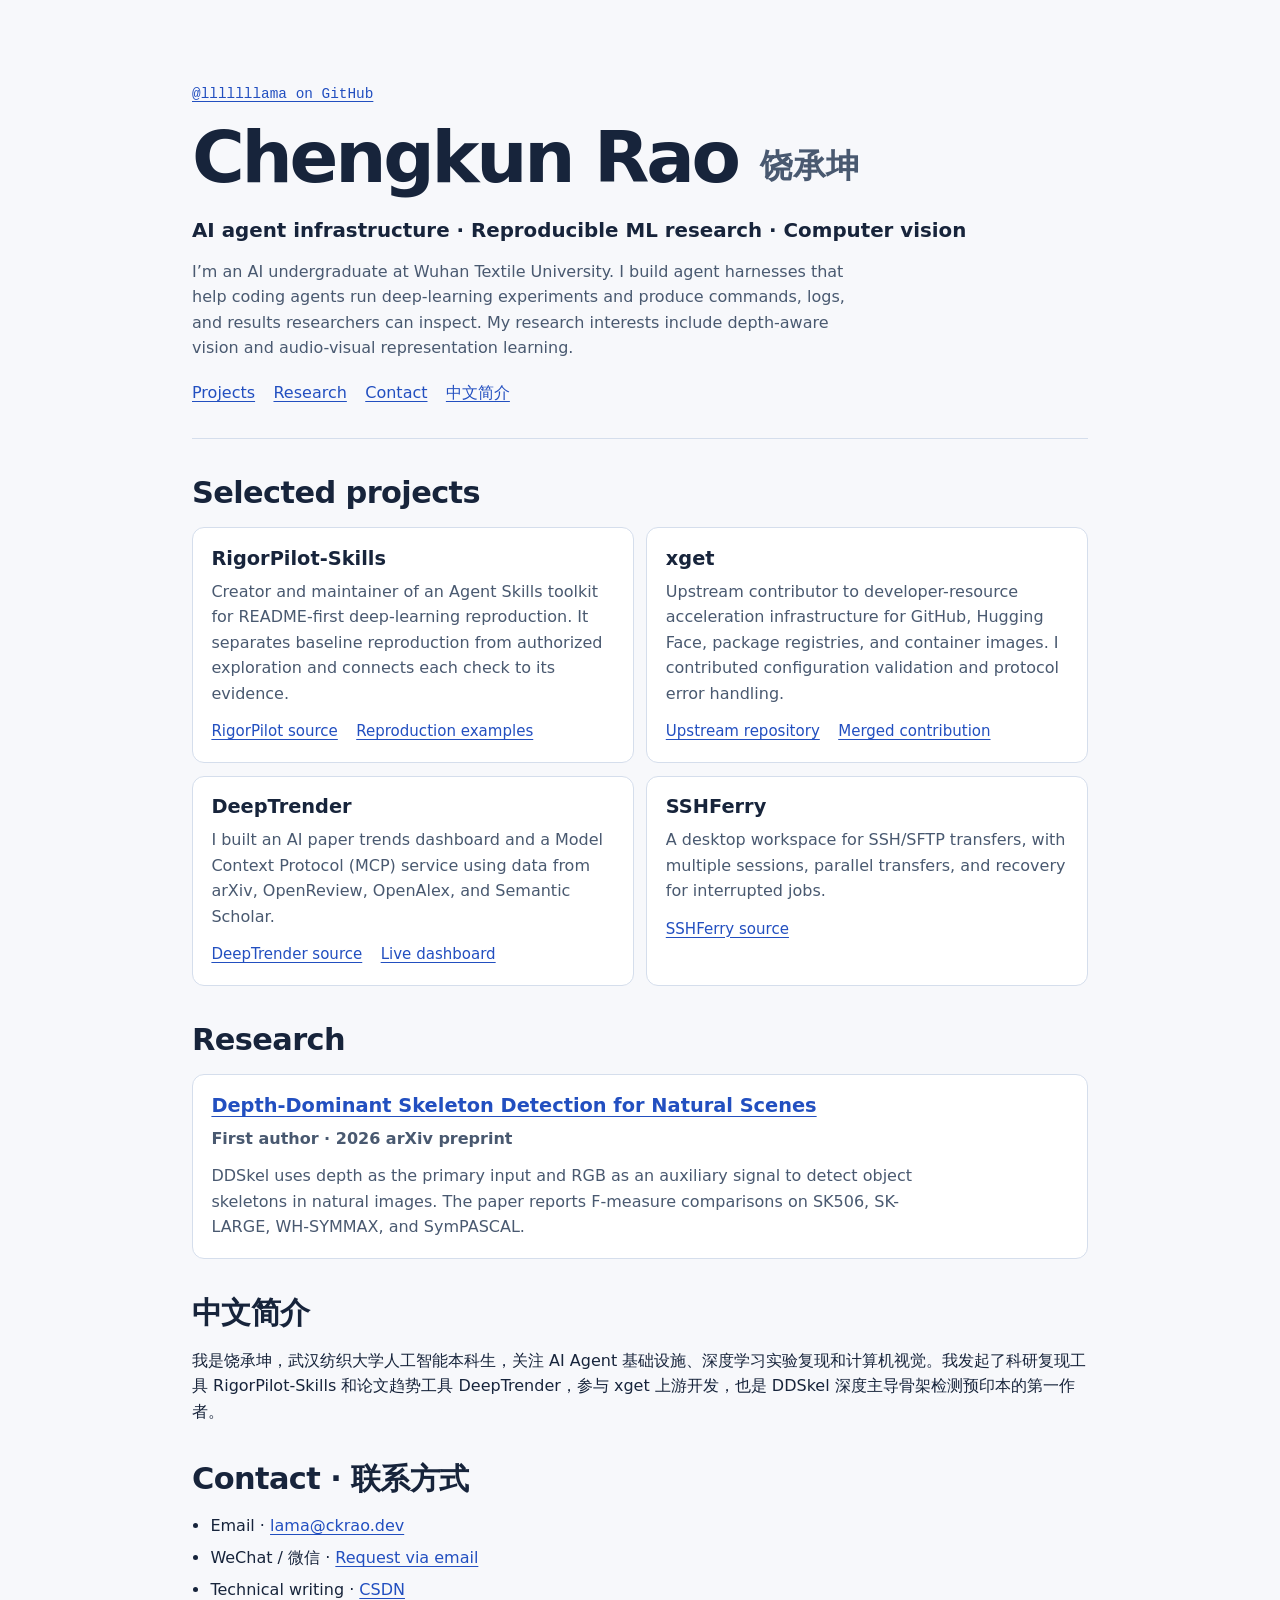
==== index.html @ 26b69190 "Publish Chengkun Rao portfolio and discovery metadata" ====
<!doctype html>
<html lang="en">
<head>
  <meta charset="utf-8">
  <meta name="viewport" content="width=device-width, initial-scale=1">
  <title>Chengkun Rao (饶承坤) | AI Agent Infrastructure &amp; Reproducible ML</title>
  <meta name="description" content="Chengkun Rao (饶承坤, @lllllllama) builds AI agent infrastructure for reproducible ML. Explore RigorPilot-Skills, DeepTrender, xget contributions, and DDSkel research.">
  <link rel="canonical" href="https://lllllllama.github.io/">
  <meta property="og:type" content="profile">
  <meta property="og:title" content="Chengkun Rao (饶承坤) | AI Agent Infrastructure &amp; Reproducible ML">
  <meta property="og:description" content="Creator of RigorPilot-Skills and DeepTrender. Upstream xget contributor. First author of the DDSkel preprint.">
  <meta property="og:url" content="https://lllllllama.github.io/">
  <script type="application/ld+json">
  {
    "@context": "https://schema.org",
    "@type": "ProfilePage",
    "url": "https://lllllllama.github.io/",
    "mainEntity": {
      "@type": "Person",
      "@id": "https://lllllllama.github.io/#chengkun-rao",
      "name": "Chengkun Rao",
      "alternateName": ["饶承坤", "lllllllama"],
      "url": "https://lllllllama.github.io/",
      "sameAs": ["https://github.com/lllllllama"],
      "knowsAbout": ["AI agent infrastructure", "Reproducible machine learning", "Computer vision", "Audio-visual representation learning"]
    }
  }
  </script>
  <style>
    :root {
      color-scheme: light dark;
      --bg: light-dark(#f7f8fb, #10141c);
      --surface: light-dark(#ffffff, #181f2b);
      --ink: light-dark(#17243b, #ebf1fc);
      --muted: light-dark(#495970, #b6c6dc);
      --rule: light-dark(#d5deec, #35445b);
      --accent: light-dark(#224fc0, #a7bcff);
      font-family: "Segoe UI", system-ui, sans-serif;
      line-height: 1.6;
      background: var(--bg);
      color: var(--ink);
    }
    * { box-sizing: border-box; }
    body { margin: 0; }
    main { max-width: 62rem; margin: 0 auto; padding: 0 clamp(1.1rem, 5vw, 3rem) 4rem; }
    header { padding: clamp(2.6rem, 7vw, 5rem) 0 2rem; border-bottom: 1px solid var(--rule); }
    a { color: var(--accent); text-underline-offset: .19em; }
    a:hover { text-decoration-thickness: 2px; }
    a:focus-visible { outline: 2px solid var(--accent); outline-offset: 4px; }
    h1, h2, h3 { line-height: 1.2; }
    h1 { margin: .5rem 0 .9rem; font-size: clamp(2.25rem, 6.4vw, 4.5rem); letter-spacing: -.045em; }
    h1 span { display: inline-block; vertical-align: .15em; color: var(--muted); font-size: .46em; letter-spacing: 0; }
    h2 { margin: 0 0 1rem; font-size: clamp(1.45rem, 4vw, 1.9rem); letter-spacing: -.02em; }
    h3 { margin: 0 0 .55rem; font-size: 1.21rem; }
    p { margin: 0; }
    p + p { margin-top: .75rem; }
    section { padding-top: 2.25rem; scroll-margin-top: 1rem; }
    .handle { color: var(--accent); font-family: ui-monospace, "Cascadia Mono", monospace; font-size: .9rem; }
    .lead { font-weight: 650; font-size: clamp(1.03rem, 3vw, 1.24rem); }
    .intro { max-width: 66ch; color: var(--muted); }
    .links { display: flex; flex-wrap: wrap; column-gap: 1.15rem; row-gap: .4rem; padding: 0; list-style: none; }
    nav .links { margin: 1.2rem 0 0; }
    .cards { display: grid; grid-template-columns: repeat(2, minmax(0, 1fr)); gap: .8rem; }
    article { padding: 1.15rem; border: 1px solid var(--rule); border-radius: .75rem; background: var(--surface); }
    article p { color: var(--muted); }
    article .links { margin: .8rem 0 0; font-size: .94rem; }
    .publication h3 { max-width: 65ch; }
    .publication p { max-width: 72ch; }
    .contact { margin: 0; padding-left: 1.15rem; }
    .contact li { margin-bottom: .4rem; }
    @media (max-width: 42rem) { .cards { grid-template-columns: minmax(0, 1fr); } }
  </style>
</head>
<body>
  <main>
    <header id="chengkun-rao">
      <a class="handle" href="https://github.com/lllllllama">@lllllllama on GitHub</a>
      <h1>Chengkun Rao <span lang="zh-CN">饶承坤</span></h1>
      <p class="lead">AI agent infrastructure · Reproducible ML research · Computer vision</p>
      <p class="intro">I’m an AI undergraduate at Wuhan Textile University. I build agent harnesses that help coding agents run deep-learning experiments and produce commands, logs, and results researchers can inspect. My research interests include depth-aware vision and audio-visual representation learning.</p>
      <nav aria-label="On this page">
        <ul class="links">
          <li><a href="#projects">Projects</a></li>
          <li><a href="#research">Research</a></li>
          <li><a href="#contact">Contact</a></li>
          <li><a href="#zh" lang="zh-CN">中文简介</a></li>
        </ul>
      </nav>
    </header>
    <section id="projects">
      <h2>Selected projects</h2>
      <div class="cards">
        <article>
          <h3>RigorPilot-Skills</h3>
          <p>Creator and maintainer of an Agent Skills toolkit for README-first deep-learning reproduction. It separates baseline reproduction from authorized exploration and connects each check to its evidence.</p>
          <ul class="links">
            <li><a href="https://github.com/lllllllama/RigorPilot-Skills">RigorPilot source</a></li>
            <li><a href="https://github.com/lllllllama/RigorPilot-Skills#examples">Reproduction examples</a></li>
          </ul>
        </article>
        <article>
          <h3>xget</h3>
          <p>Upstream contributor to developer-resource acceleration infrastructure for GitHub, Hugging Face, package registries, and container images. I contributed configuration validation and protocol error handling.</p>
          <ul class="links">
            <li><a href="https://github.com/xixu-me/xget">Upstream repository</a></li>
            <li><a href="https://github.com/xixu-me/xget/pull/291">Merged contribution</a></li>
          </ul>
        </article>
        <article>
          <h3>DeepTrender</h3>
          <p>I built an AI paper trends dashboard and a Model Context Protocol (MCP) service using data from arXiv, OpenReview, OpenAlex, and Semantic Scholar.</p>
          <ul class="links">
            <li><a href="https://github.com/lllllllama/DeepTrender">DeepTrender source</a></li>
            <li><a href="https://lllllllama.github.io/DeepTrender/">Live dashboard</a></li>
          </ul>
        </article>
        <article>
          <h3>SSHFerry</h3>
          <p>A desktop workspace for SSH/SFTP transfers, with multiple sessions, parallel transfers, and recovery for interrupted jobs.</p>
          <ul class="links">
            <li><a href="https://github.com/lllllllama/SSHFerry">SSHFerry source</a></li>
          </ul>
        </article>
      </div>
    </section>
    <section id="research">
      <h2>Research</h2>
      <article class="publication">
        <h3><a href="https://arxiv.org/abs/2608.16367v2">Depth-Dominant Skeleton Detection for Natural Scenes</a></h3>
        <p><strong>First author · 2026 arXiv preprint</strong></p>
        <p>DDSkel uses depth as the primary input and RGB as an auxiliary signal to detect object skeletons in natural images. The paper reports F-measure comparisons on SK506, SK-LARGE, WH-SYMMAX, and SymPASCAL.</p>
      </article>
    </section>
    <section id="zh" lang="zh-CN">
      <h2>中文简介</h2>
      <p>我是饶承坤，武汉纺织大学人工智能本科生，关注 AI Agent 基础设施、深度学习实验复现和计算机视觉。我发起了科研复现工具 RigorPilot-Skills 和论文趋势工具 DeepTrender，参与 xget 上游开发，也是 DDSkel 深度主导骨架检测预印本的第一作者。</p>
    </section>
    <section id="contact">
      <h2>Contact <span lang="zh-CN">· 联系方式</span></h2>
      <ul class="contact">
        <li>Email · <a href="mailto:lama@ckrao.dev">lama@ckrao.dev</a></li>
        <li>WeChat <span lang="zh-CN">/ 微信</span> · <a href="mailto:lama@ckrao.dev?subject=WeChat%20contact">Request via email</a></li>
        <li>Technical writing · <a href="https://blog.csdn.net/2301_79168784">CSDN</a></li>
      </ul>
    </section>
  </main>
</body>
</html>
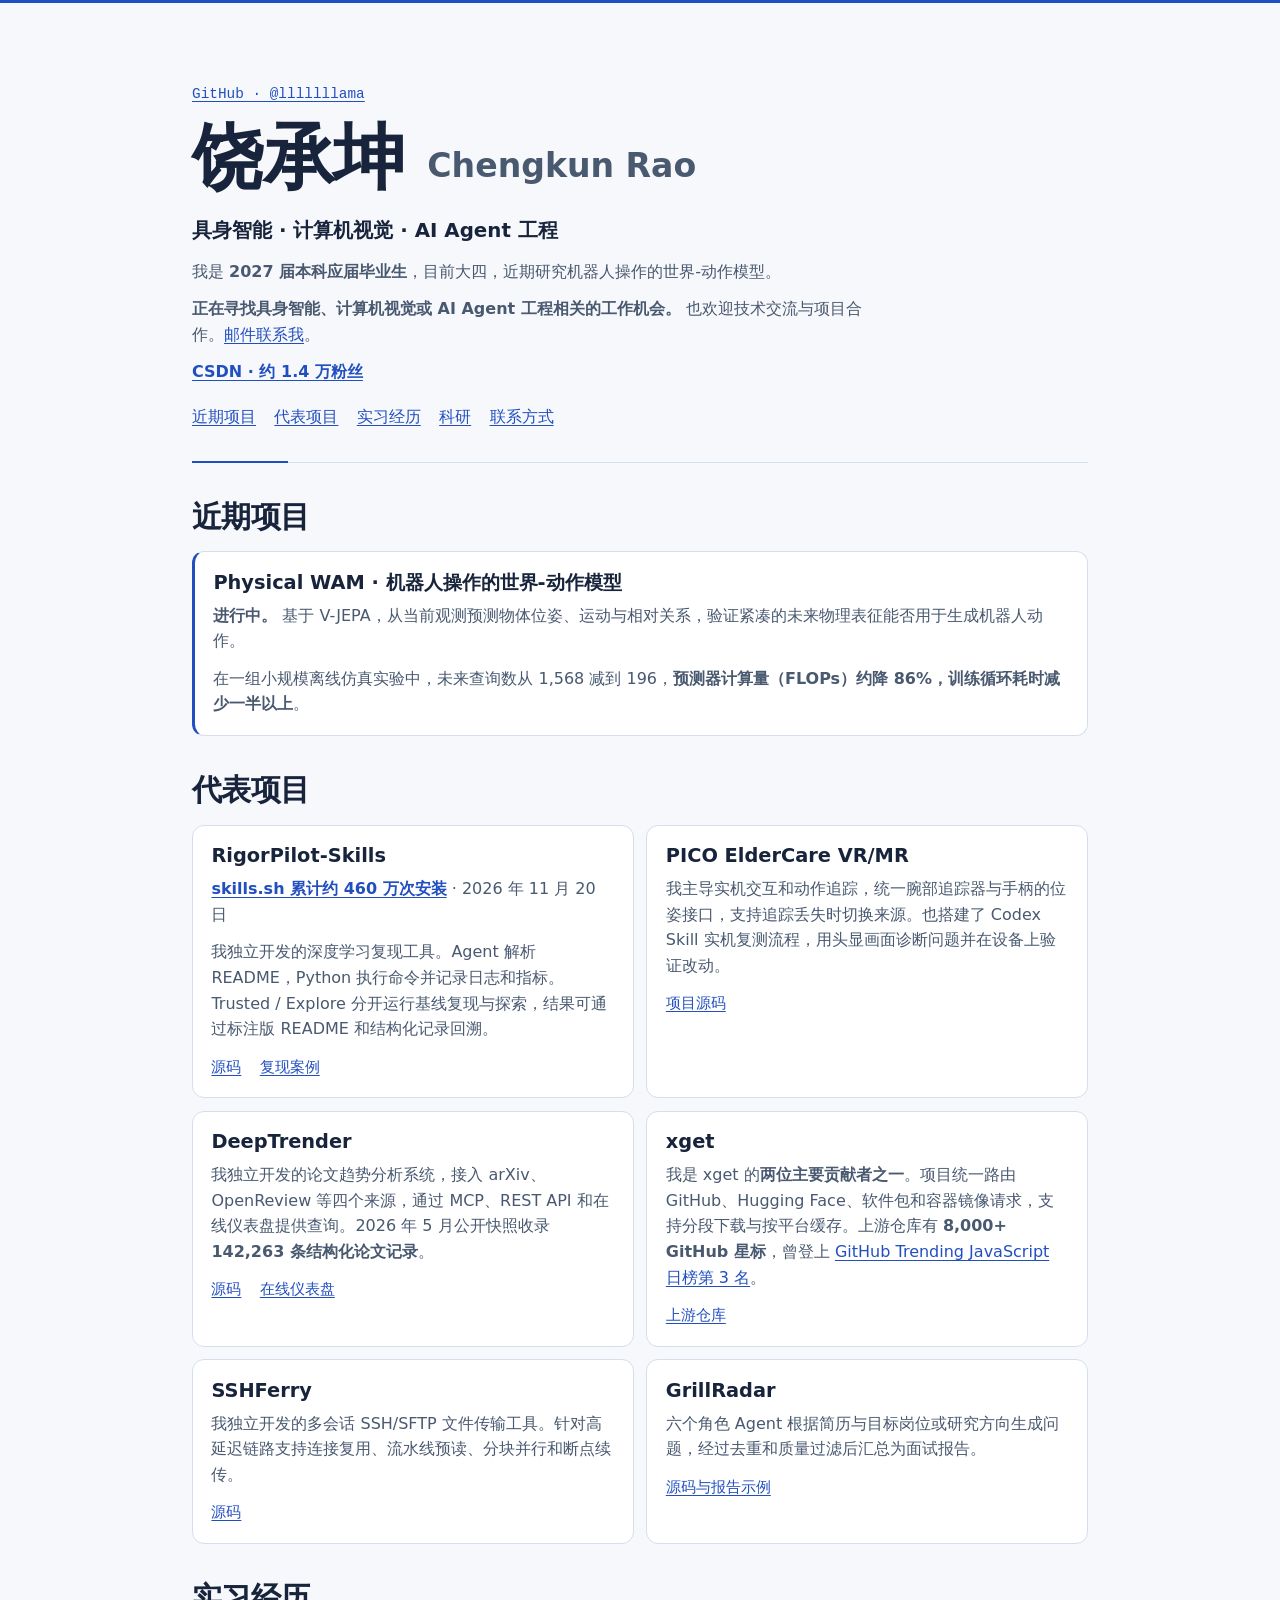
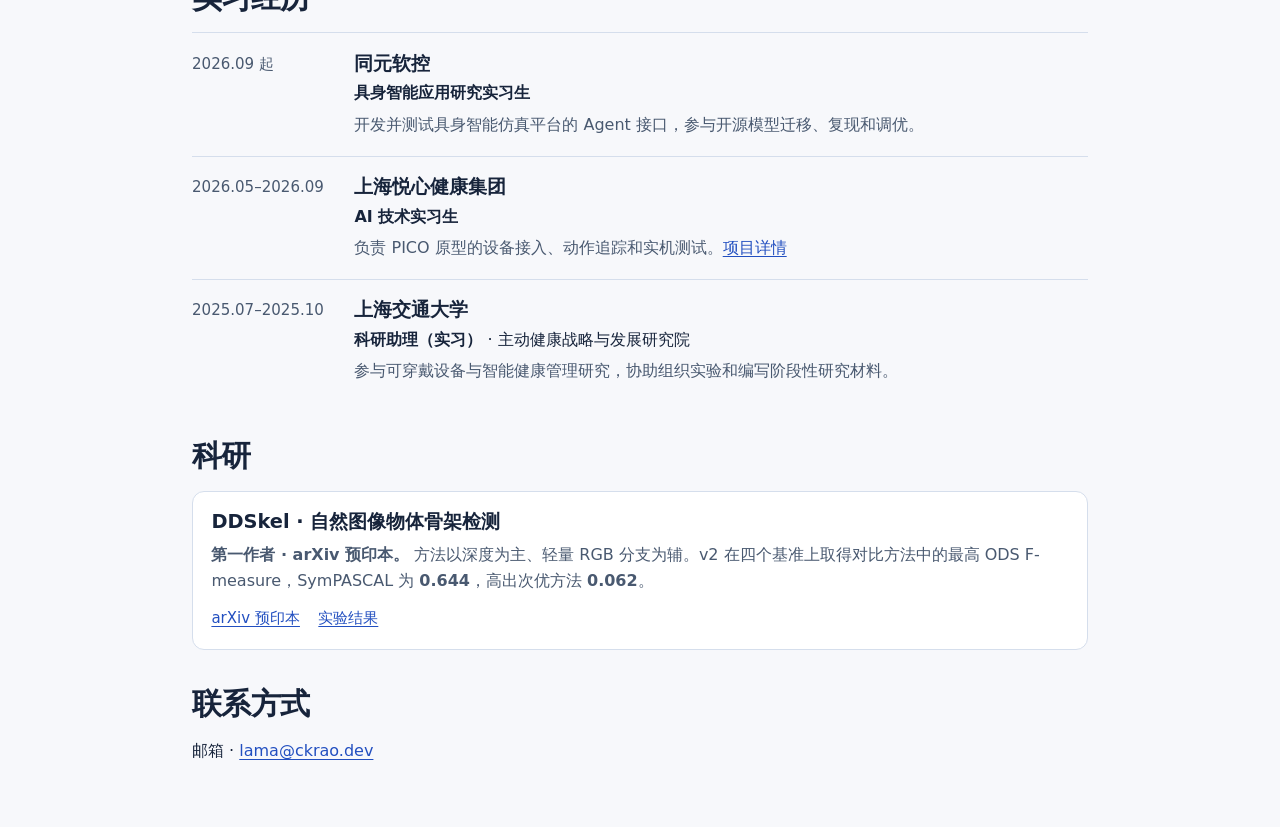
==== commit 96fa3c36: "Publish Chinese portfolio and xget ranking" ====
--- a/index.html
+++ b/index.html
@@ -1,14 +1,15 @@
 <!doctype html>
-<html lang="en">
+<html lang="zh-CN">
 <head>
   <meta charset="utf-8">
   <meta name="viewport" content="width=device-width, initial-scale=1">
-  <title>Chengkun Rao (饶承坤) | AI Agent Infrastructure &amp; Reproducible ML</title>
-  <meta name="description" content="Chengkun Rao (饶承坤, @lllllllama) builds AI agent infrastructure for reproducible ML. Explore RigorPilot-Skills, DeepTrender, xget contributions, and DDSkel research.">
+  <title>饶承坤（Chengkun Rao）｜具身智能、计算机视觉与 AI Agent 工程</title>
+  <meta name="description" content="饶承坤（Chengkun Rao，@lllllllama），2027 届本科应届毕业生，正在研究面向机器人操作的 Physical WAM。正在寻找具身智能、计算机视觉或 AI Agent 工程相关的工作机会。">
   <link rel="canonical" href="https://lllllllama.github.io/">
   <meta property="og:type" content="profile">
-  <meta property="og:title" content="Chengkun Rao (饶承坤) | AI Agent Infrastructure &amp; Reproducible ML">
-  <meta property="og:description" content="Creator of RigorPilot-Skills and DeepTrender. Upstream xget contributor. First author of the DDSkel preprint.">
+  <meta property="og:title" content="饶承坤（Chengkun Rao）｜具身智能、计算机视觉与 AI Agent 工程">
+  <meta property="og:description" content="机器人操作的世界-动作模型 Physical WAM。具身智能、计算机视觉与 AI Agent 工程。">
+  <meta property="og:locale" content="zh_CN">
   <meta property="og:url" content="https://lllllllama.github.io/">
   <script type="application/ld+json">
   {
@@ -21,8 +22,8 @@
       "name": "Chengkun Rao",
       "alternateName": ["饶承坤", "lllllllama"],
       "url": "https://lllllllama.github.io/",
-      "sameAs": ["https://github.com/lllllllama"],
-      "knowsAbout": ["AI agent infrastructure", "Reproducible machine learning", "Computer vision", "Audio-visual representation learning"]
+      "sameAs": ["https://github.com/lllllllama", "https://blog.csdn.net/2301_79168784"],
+      "knowsAbout": ["Embodied AI", "World-action models", "Computer vision", "AI agent engineering", "Reproducible machine learning"]
     }
   }
   </script>
@@ -35,7 +36,7 @@
       --muted: light-dark(#495970, #b6c6dc);
       --rule: light-dark(#d5deec, #35445b);
       --accent: light-dark(#224fc0, #a7bcff);
-      font-family: "Segoe UI", system-ui, sans-serif;
+      font-family: "Segoe UI", "Microsoft YaHei UI", system-ui, sans-serif;
       line-height: 1.6;
       background: var(--bg);
       color: var(--ink);
@@ -48,101 +49,242 @@
     a:hover { text-decoration-thickness: 2px; }
     a:focus-visible { outline: 2px solid var(--accent); outline-offset: 4px; }
     h1, h2, h3 { line-height: 1.2; }
-    h1 { margin: .5rem 0 .9rem; font-size: clamp(2.25rem, 6.4vw, 4.5rem); letter-spacing: -.045em; }
+    h1 { margin: .5rem 0 .9rem; font-size: clamp(2.25rem, 6.4vw, 4.5rem); letter-spacing: -.02em; }
     h1 span { display: inline-block; vertical-align: .15em; color: var(--muted); font-size: .46em; letter-spacing: 0; }
     h2 { margin: 0 0 1rem; font-size: clamp(1.45rem, 4vw, 1.9rem); letter-spacing: -.02em; }
     h3 { margin: 0 0 .55rem; font-size: 1.21rem; }
     p { margin: 0; }
     p + p { margin-top: .75rem; }
     section { padding-top: 2.25rem; scroll-margin-top: 1rem; }
-    .handle { color: var(--accent); font-family: ui-monospace, "Cascadia Mono", monospace; font-size: .9rem; }
+    .handle { display: inline-block; color: var(--accent); font-family: ui-monospace, "Cascadia Mono", monospace; font-size: .9rem; }
     .lead { font-weight: 650; font-size: clamp(1.03rem, 3vw, 1.24rem); }
     .intro { max-width: 66ch; color: var(--muted); }
     .links { display: flex; flex-wrap: wrap; column-gap: 1.15rem; row-gap: .4rem; padding: 0; list-style: none; }
     nav .links { margin: 1.2rem 0 0; }
     .cards { display: grid; grid-template-columns: repeat(2, minmax(0, 1fr)); gap: .8rem; }
-    article { padding: 1.15rem; border: 1px solid var(--rule); border-radius: .75rem; background: var(--surface); }
+    article { padding: 1.15rem; border: 1px solid var(--rule); border-radius: .75rem; background: var(--surface); scroll-margin-top: 1rem; }
     article p { color: var(--muted); }
     article .links { margin: .8rem 0 0; font-size: .94rem; }
-    .publication h3 { max-width: 65ch; }
-    .publication p { max-width: 72ch; }
-    .contact { margin: 0; padding-left: 1.15rem; }
-    .contact li { margin-bottom: .4rem; }
-    @media (max-width: 42rem) { .cards { grid-template-columns: minmax(0, 1fr); } }
+    article:focus-within, article:target { border-color: var(--accent); }
+    section:target > h2 { color: var(--accent); }
+    #current article { border-inline-start: 3px solid var(--accent); }
+    .experience { margin: 0; padding: 0; list-style: none; }
+    .experience li {
+      display: grid;
+      grid-template-columns: 9rem minmax(0, 1fr);
+      gap: 1.15rem;
+      padding: 1.15rem 0;
+      border-top: 1px solid var(--rule);
+    }
+    .experience-dates { color: var(--muted); font-size: .94rem; }
+    .experience h3 { margin-bottom: .35rem; }
+    .experience p + p { margin-top: .35rem; color: var(--muted); }
+    @media (max-width: 42rem) {
+      .cards, .experience li { grid-template-columns: minmax(0, 1fr); }
+      .experience li { gap: .35rem; }
+    }
+
+    @keyframes header-enter {
+      from { opacity: .65; translate: 0 .65rem; }
+      to { opacity: 1; translate: none; }
+    }
+    @keyframes grow-line {
+      from { transform: scaleX(0); }
+      to { transform: scaleX(1); }
+    }
+    @media (prefers-reduced-motion: no-preference) {
+      html { scroll-behavior: smooth; }
+      header { position: relative; }
+      header > * { animation: header-enter .55s ease-out backwards; }
+      header > :nth-child(2) { animation-delay: .05s; }
+      header > :nth-child(3) { animation-delay: .10s; }
+      header > :nth-child(4) { animation-delay: .15s; }
+      header > :nth-child(5) { animation-delay: .20s; }
+      header > :nth-child(n+6) { animation-delay: .25s; }
+      header::after {
+        content: "";
+        position: absolute;
+        inset: auto auto -1px 0;
+        width: min(6rem, 25%);
+        height: 2px;
+        background: var(--accent);
+        transform-origin: left;
+        animation: grow-line .7s .15s ease-out backwards;
+      }
+      nav a { transition: text-underline-offset .18s ease-out; }
+      nav a:is(:hover, :focus-visible) { text-underline-offset: .36em; }
+
+      @supports (animation-timeline: scroll(root block)) {
+        body::before {
+          content: "";
+          position: fixed;
+          inset: 0 0 auto;
+          z-index: 1;
+          height: 3px;
+          background: var(--accent);
+          pointer-events: none;
+          transform-origin: left;
+          animation: grow-line linear both;
+          animation-timeline: scroll(root block);
+        }
+      }
+    }
+    @media (hover: hover) and (prefers-reduced-motion: no-preference) {
+      article { transition: transform .2s ease-out, border-color .2s ease-out, box-shadow .2s ease-out; }
+      article:hover {
+        transform: translateY(-4px);
+        border-color: color-mix(in srgb, var(--accent) 55%, var(--rule));
+        box-shadow: 0 .5rem 1.5rem rgb(0 0 0 / .12);
+      }
+    }
   </style>
 </head>
 <body>
   <main>
     <header id="chengkun-rao">
-      <a class="handle" href="https://github.com/lllllllama">@lllllllama on GitHub</a>
-      <h1>Chengkun Rao <span lang="zh-CN">饶承坤</span></h1>
-      <p class="lead">AI agent infrastructure · Reproducible ML research · Computer vision</p>
-      <p class="intro">I’m an AI undergraduate at Wuhan Textile University. I build agent harnesses that help coding agents run deep-learning experiments and produce commands, logs, and results researchers can inspect. My research interests include depth-aware vision and audio-visual representation learning.</p>
-      <nav aria-label="On this page">
+      <a class="handle" href="https://github.com/lllllllama">GitHub · @lllllllama</a>
+      <h1>饶承坤 <span lang="en">Chengkun Rao</span></h1>
+      <p class="lead">具身智能 · 计算机视觉 · AI Agent 工程</p>
+      <p class="intro">我是 <strong>2027 届本科应届毕业生</strong>，目前大四，近期研究机器人操作的世界-动作模型。</p>
+      <p class="intro"><strong>正在寻找具身智能、计算机视觉或 AI Agent 工程相关的工作机会。</strong> 也欢迎技术交流与项目合作。<a href="mailto:lama@ckrao.dev">邮件联系我</a>。</p>
+      <p><a href="https://blog.csdn.net/2301_79168784"><strong>CSDN · 约 1.4 万粉丝</strong></a></p>
+      <nav aria-label="页面导航">
         <ul class="links">
-          <li><a href="#projects">Projects</a></li>
-          <li><a href="#research">Research</a></li>
-          <li><a href="#contact">Contact</a></li>
-          <li><a href="#zh" lang="zh-CN">中文简介</a></li>
+          <li><a href="#current">近期项目</a></li>
+          <li><a href="#projects">代表项目</a></li>
+          <li><a href="#experience">实习经历</a></li>
+          <li><a href="#research">科研</a></li>
+          <li><a href="#contact">联系方式</a></li>
         </ul>
       </nav>
     </header>
+    <section id="current">
+      <h2>近期项目</h2>
+      <article>
+        <h3>Physical WAM · 机器人操作的世界-动作模型</h3>
+        <p><strong>进行中。</strong> 基于 V-JEPA，从当前观测预测物体位姿、运动与相对关系，验证紧凑的未来物理表征能否用于生成机器人动作。</p>
+        <p>在一组小规模离线仿真实验中，未来查询数从 1,568 减到 196，<strong>预测器计算量（FLOPs）约降 86%，训练循环耗时减少一半以上</strong>。</p>
+      </article>
+    </section>
     <section id="projects">
-      <h2>Selected projects</h2>
+      <h2>代表项目</h2>
       <div class="cards">
         <article>
           <h3>RigorPilot-Skills</h3>
-          <p>Creator and maintainer of an Agent Skills toolkit for README-first deep-learning reproduction. It separates baseline reproduction from authorized exploration and connects each check to its evidence.</p>
-          <ul class="links">
-            <li><a href="https://github.com/lllllllama/RigorPilot-Skills">RigorPilot source</a></li>
-            <li><a href="https://github.com/lllllllama/RigorPilot-Skills#examples">Reproduction examples</a></li>
+          <p><strong><a href="https://www.skills.sh/lllllllama/rigorpilot-skills">skills.sh 累计约 460 万次安装</a></strong> · <time datetime="2026-11-20">2026 年 11 月 20 日</time></p>
+          <p>我独立开发的深度学习复现工具。Agent 解析 README，Python 执行命令并记录日志和指标。Trusted / Explore 分开运行基线复现与探索，结果可通过标注版 README 和结构化记录回溯。</p>
+          <ul class="links">
+            <li><a href="https://github.com/lllllllama/RigorPilot-Skills">源码</a></li>
+            <li><a href="https://github.com/lllllllama/RigorPilot-Skills#examples">复现案例</a></li>
+          </ul>
+        </article>
+        <article id="pico-eldercare">
+          <h3>PICO ElderCare VR/MR</h3>
+          <p>我主导实机交互和动作追踪，统一腕部追踪器与手柄的位姿接口，支持追踪丢失时切换来源。也搭建了 Codex Skill 实机复测流程，用头显画面诊断问题并在设备上验证改动。</p>
+          <ul class="links">
+            <li><a href="https://github.com/lllllllama/eldercare-vr">项目源码</a></li>
+          </ul>
+        </article>
+        <article>
+          <h3>DeepTrender</h3>
+          <p>我独立开发的论文趋势分析系统，接入 arXiv、OpenReview 等四个来源，通过 MCP、REST API 和在线仪表盘提供查询。2026 年 5 月公开快照收录 <strong>142,263 条结构化论文记录</strong>。</p>
+          <ul class="links">
+            <li><a href="https://github.com/lllllllama/DeepTrender">源码</a></li>
+            <li><a href="https://lllllllama.github.io/DeepTrender/">在线仪表盘</a></li>
           </ul>
         </article>
         <article>
           <h3>xget</h3>
-          <p>Upstream contributor to developer-resource acceleration infrastructure for GitHub, Hugging Face, package registries, and container images. I contributed configuration validation and protocol error handling.</p>
-          <ul class="links">
-            <li><a href="https://github.com/xixu-me/xget">Upstream repository</a></li>
-            <li><a href="https://github.com/xixu-me/xget/pull/291">Merged contribution</a></li>
-          </ul>
-        </article>
-        <article>
-          <h3>DeepTrender</h3>
-          <p>I built an AI paper trends dashboard and a Model Context Protocol (MCP) service using data from arXiv, OpenReview, OpenAlex, and Semantic Scholar.</p>
-          <ul class="links">
-            <li><a href="https://github.com/lllllllama/DeepTrender">DeepTrender source</a></li>
-            <li><a href="https://lllllllama.github.io/DeepTrender/">Live dashboard</a></li>
+          <p>我是 xget 的<strong>两位主要贡献者之一</strong>。项目统一路由 GitHub、Hugging Face、软件包和容器镜像请求，支持分段下载与按平台缓存。上游仓库有 <strong>8,000+ GitHub 星标</strong>，曾登上 <a href="https://trendshift.io/repositories/14768">GitHub Trending JavaScript 日榜第 3 名</a>。</p>
+          <ul class="links">
+            <li><a href="https://github.com/xixu-me/xget">上游仓库</a></li>
           </ul>
         </article>
         <article>
           <h3>SSHFerry</h3>
-          <p>A desktop workspace for SSH/SFTP transfers, with multiple sessions, parallel transfers, and recovery for interrupted jobs.</p>
-          <ul class="links">
-            <li><a href="https://github.com/lllllllama/SSHFerry">SSHFerry source</a></li>
+          <p>我独立开发的多会话 SSH/SFTP 文件传输工具。针对高延迟链路支持连接复用、流水线预读、分块并行和断点续传。</p>
+          <ul class="links">
+            <li><a href="https://github.com/lllllllama/SSHFerry">源码</a></li>
+          </ul>
+        </article>
+        <article>
+          <h3>GrillRadar</h3>
+          <p>六个角色 Agent 根据简历与目标岗位或研究方向生成问题，经过去重和质量过滤后汇总为面试报告。</p>
+          <ul class="links">
+            <li><a href="https://github.com/lllllllama/GrillRadar">源码与报告示例</a></li>
           </ul>
         </article>
       </div>
     </section>
+    <section id="experience">
+      <h2>实习经历</h2>
+      <ul class="experience" role="list">
+        <li>
+          <div class="experience-dates"><time datetime="2026-09">2026.09</time> 起</div>
+          <div>
+            <h3>同元软控</h3>
+            <p><strong>具身智能应用研究实习生</strong></p>
+            <p>开发并测试具身智能仿真平台的 Agent 接口，参与开源模型迁移、复现和调优。</p>
+          </div>
+        </li>
+        <li>
+          <div class="experience-dates"><time datetime="2026-05">2026.05</time>–<time datetime="2026-09">2026.09</time></div>
+          <div>
+            <h3>上海悦心健康集团</h3>
+            <p><strong>AI 技术实习生</strong></p>
+            <p>负责 PICO 原型的设备接入、动作追踪和实机测试。<a href="#pico-eldercare">项目详情</a></p>
+          </div>
+        </li>
+        <li>
+          <div class="experience-dates"><time datetime="2025-07">2025.07</time>–<time datetime="2025-10">2025.10</time></div>
+          <div>
+            <h3>上海交通大学</h3>
+            <p><strong>科研助理（实习）</strong> · 主动健康战略与发展研究院</p>
+            <p>参与可穿戴设备与智能健康管理研究，协助组织实验和编写阶段性研究材料。</p>
+          </div>
+        </li>
+      </ul>
+    </section>
     <section id="research">
-      <h2>Research</h2>
-      <article class="publication">
-        <h3><a href="https://arxiv.org/abs/2608.16367v2">Depth-Dominant Skeleton Detection for Natural Scenes</a></h3>
-        <p><strong>First author · 2026 arXiv preprint</strong></p>
-        <p>DDSkel uses depth as the primary input and RGB as an auxiliary signal to detect object skeletons in natural images. The paper reports F-measure comparisons on SK506, SK-LARGE, WH-SYMMAX, and SymPASCAL.</p>
+      <h2>科研</h2>
+      <article>
+        <h3>DDSkel · 自然图像物体骨架检测</h3>
+        <p><strong>第一作者 · arXiv 预印本。</strong> 方法以深度为主、轻量 RGB 分支为辅。v2 在四个基准上取得对比方法中的最高 ODS F-measure，SymPASCAL 为 <strong>0.644</strong>，高出次优方法 <strong>0.062</strong>。</p>
+        <ul class="links">
+          <li><a href="https://arxiv.org/abs/2608.16367v2" title="Depth-Dominant Skeleton Detection for Natural Scenes">arXiv 预印本</a></li>
+          <li><a href="https://arxiv.org/html/2608.16367v2#S4.SS3.SSS1">实验结果</a></li>
+        </ul>
       </article>
     </section>
-    <section id="zh" lang="zh-CN">
-      <h2>中文简介</h2>
-      <p>我是饶承坤，武汉纺织大学人工智能本科生，关注 AI Agent 基础设施、深度学习实验复现和计算机视觉。我发起了科研复现工具 RigorPilot-Skills 和论文趋势工具 DeepTrender，参与 xget 上游开发，也是 DDSkel 深度主导骨架检测预印本的第一作者。</p>
-    </section>
     <section id="contact">
-      <h2>Contact <span lang="zh-CN">· 联系方式</span></h2>
-      <ul class="contact">
-        <li>Email · <a href="mailto:lama@ckrao.dev">lama@ckrao.dev</a></li>
-        <li>WeChat <span lang="zh-CN">/ 微信</span> · <a href="mailto:lama@ckrao.dev?subject=WeChat%20contact">Request via email</a></li>
-        <li>Technical writing · <a href="https://blog.csdn.net/2301_79168784">CSDN</a></li>
-      </ul>
+      <h2>联系方式</h2>
+      <p>邮箱 · <a href="mailto:lama@ckrao.dev">lama@ckrao.dev</a></p>
     </section>
   </main>
+  <script>
+    const motionPreference = window.matchMedia('(prefers-reduced-motion: no-preference)');
+
+    if (motionPreference.matches && 'IntersectionObserver' in window && 'animate' in Element.prototype) {
+      const revealOnScroll = new IntersectionObserver((entries, observer) => {
+        for (const entry of entries) {
+          if (!entry.isIntersecting) continue;
+
+          observer.unobserve(entry.target);
+          if (!motionPreference.matches) continue;
+
+          entry.target.animate(
+            [
+              { opacity: .6, translate: '0 .85rem' },
+              { opacity: 1, translate: 'none' },
+            ],
+            { duration: 460, easing: 'ease-out' },
+          );
+        }
+      }, { threshold: .12 });
+
+      document.querySelectorAll('section article, .experience > li')
+        .forEach(item => revealOnScroll.observe(item));
+    }
+  </script>
 </body>
 </html>
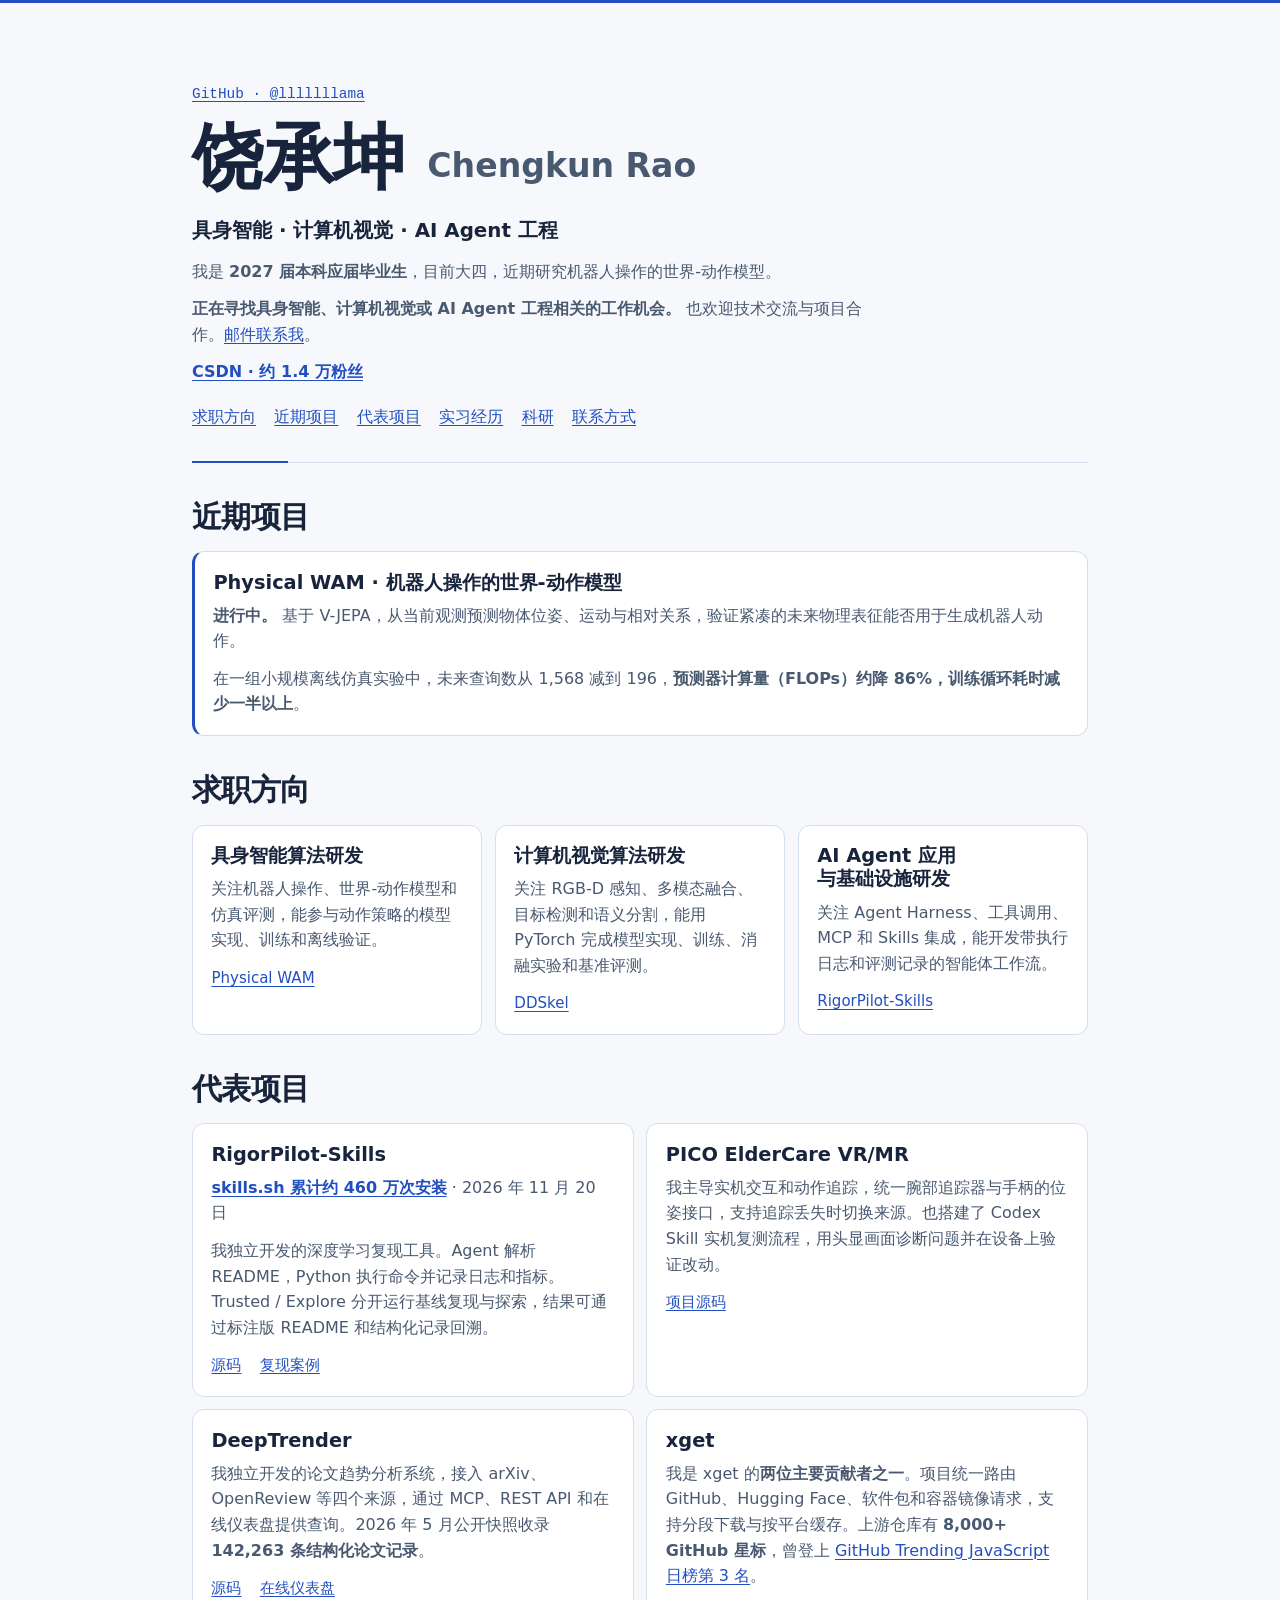
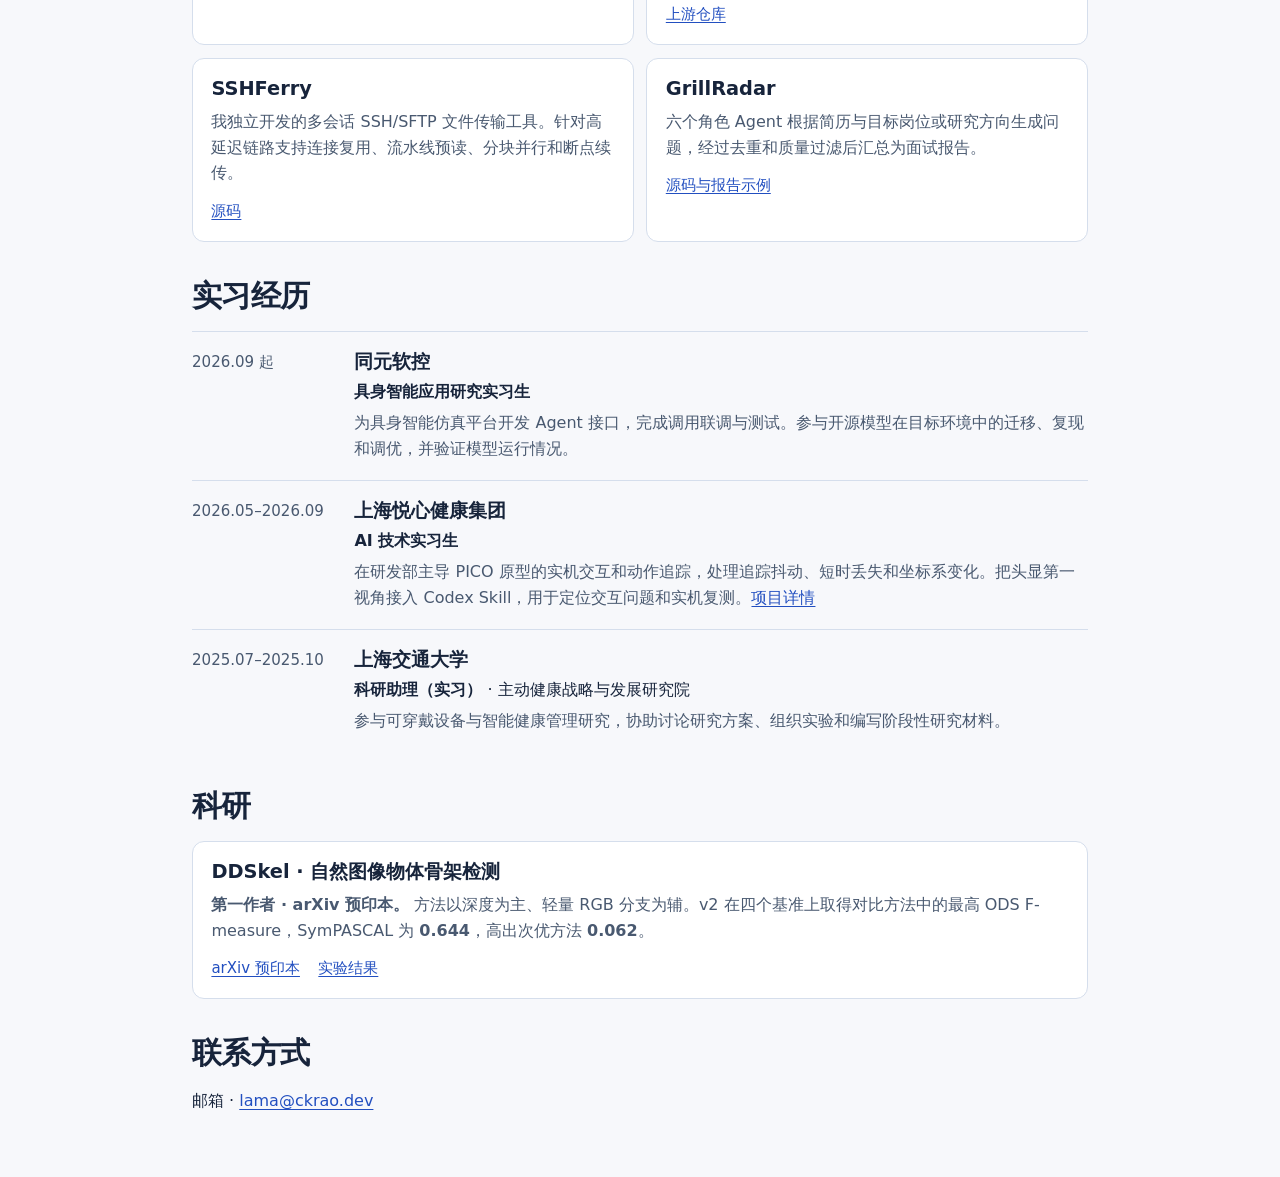
==== commit 7dfd9560: "Detail career interests and internship work" ====
--- a/index.html
+++ b/index.html
@@ -62,6 +62,8 @@
     .links { display: flex; flex-wrap: wrap; column-gap: 1.15rem; row-gap: .4rem; padding: 0; list-style: none; }
     nav .links { margin: 1.2rem 0 0; }
     .cards { display: grid; grid-template-columns: repeat(2, minmax(0, 1fr)); gap: .8rem; }
+    .career-cards { grid-template-columns: repeat(auto-fit, minmax(min(100%, 15rem), 1fr)); }
+    .career-cards h3 { text-wrap: balance; }
     article { padding: 1.15rem; border: 1px solid var(--rule); border-radius: .75rem; background: var(--surface); scroll-margin-top: 1rem; }
     article p { color: var(--muted); }
     article .links { margin: .8rem 0 0; font-size: .94rem; }
@@ -150,6 +152,7 @@
       <p><a href="https://blog.csdn.net/2301_79168784"><strong>CSDN · 约 1.4 万粉丝</strong></a></p>
       <nav aria-label="页面导航">
         <ul class="links">
+          <li><a href="#career">求职方向</a></li>
           <li><a href="#current">近期项目</a></li>
           <li><a href="#projects">代表项目</a></li>
           <li><a href="#experience">实习经历</a></li>
@@ -166,10 +169,36 @@
         <p>在一组小规模离线仿真实验中，未来查询数从 1,568 减到 196，<strong>预测器计算量（FLOPs）约降 86%，训练循环耗时减少一半以上</strong>。</p>
       </article>
     </section>
+    <section id="career">
+      <h2>求职方向</h2>
+      <div class="cards career-cards">
+        <article>
+          <h3>具身智能算法研发</h3>
+          <p>关注机器人操作、世界-动作模型和仿真评测，能参与动作策略的模型实现、训练和离线验证。</p>
+          <ul class="links">
+            <li><a href="#current">Physical WAM</a></li>
+          </ul>
+        </article>
+        <article>
+          <h3>计算机视觉算法研发</h3>
+          <p>关注 RGB-D 感知、多模态融合、目标检测和语义分割，能用 PyTorch 完成模型实现、训练、消融实验和基准评测。</p>
+          <ul class="links">
+            <li><a href="#research">DDSkel</a></li>
+          </ul>
+        </article>
+        <article>
+          <h3>AI Agent 应用与基础设施研发</h3>
+          <p>关注 Agent Harness、工具调用、MCP 和 Skills 集成，能开发带执行日志和评测记录的智能体工作流。</p>
+          <ul class="links">
+            <li><a href="#rigorpilot">RigorPilot-Skills</a></li>
+          </ul>
+        </article>
+      </div>
+    </section>
     <section id="projects">
       <h2>代表项目</h2>
       <div class="cards">
-        <article>
+        <article id="rigorpilot">
           <h3>RigorPilot-Skills</h3>
           <p><strong><a href="https://www.skills.sh/lllllllama/rigorpilot-skills">skills.sh 累计约 460 万次安装</a></strong> · <time datetime="2026-11-20">2026 年 11 月 20 日</time></p>
           <p>我独立开发的深度学习复现工具。Agent 解析 README，Python 执行命令并记录日志和指标。Trusted / Explore 分开运行基线复现与探索，结果可通过标注版 README 和结构化记录回溯。</p>
@@ -224,7 +253,7 @@
           <div>
             <h3>同元软控</h3>
             <p><strong>具身智能应用研究实习生</strong></p>
-            <p>开发并测试具身智能仿真平台的 Agent 接口，参与开源模型迁移、复现和调优。</p>
+            <p>为具身智能仿真平台开发 Agent 接口，完成调用联调与测试。参与开源模型在目标环境中的迁移、复现和调优，并验证模型运行情况。</p>
           </div>
         </li>
         <li>
@@ -232,7 +261,7 @@
           <div>
             <h3>上海悦心健康集团</h3>
             <p><strong>AI 技术实习生</strong></p>
-            <p>负责 PICO 原型的设备接入、动作追踪和实机测试。<a href="#pico-eldercare">项目详情</a></p>
+            <p>在研发部主导 PICO 原型的实机交互和动作追踪，处理追踪抖动、短时丢失和坐标系变化。把头显第一视角接入 Codex Skill，用于定位交互问题和实机复测。<a href="#pico-eldercare">项目详情</a></p>
           </div>
         </li>
         <li>
@@ -240,7 +269,7 @@
           <div>
             <h3>上海交通大学</h3>
             <p><strong>科研助理（实习）</strong> · 主动健康战略与发展研究院</p>
-            <p>参与可穿戴设备与智能健康管理研究，协助组织实验和编写阶段性研究材料。</p>
+            <p>参与可穿戴设备与智能健康管理研究，协助讨论研究方案、组织实验和编写阶段性研究材料。</p>
           </div>
         </li>
       </ul>
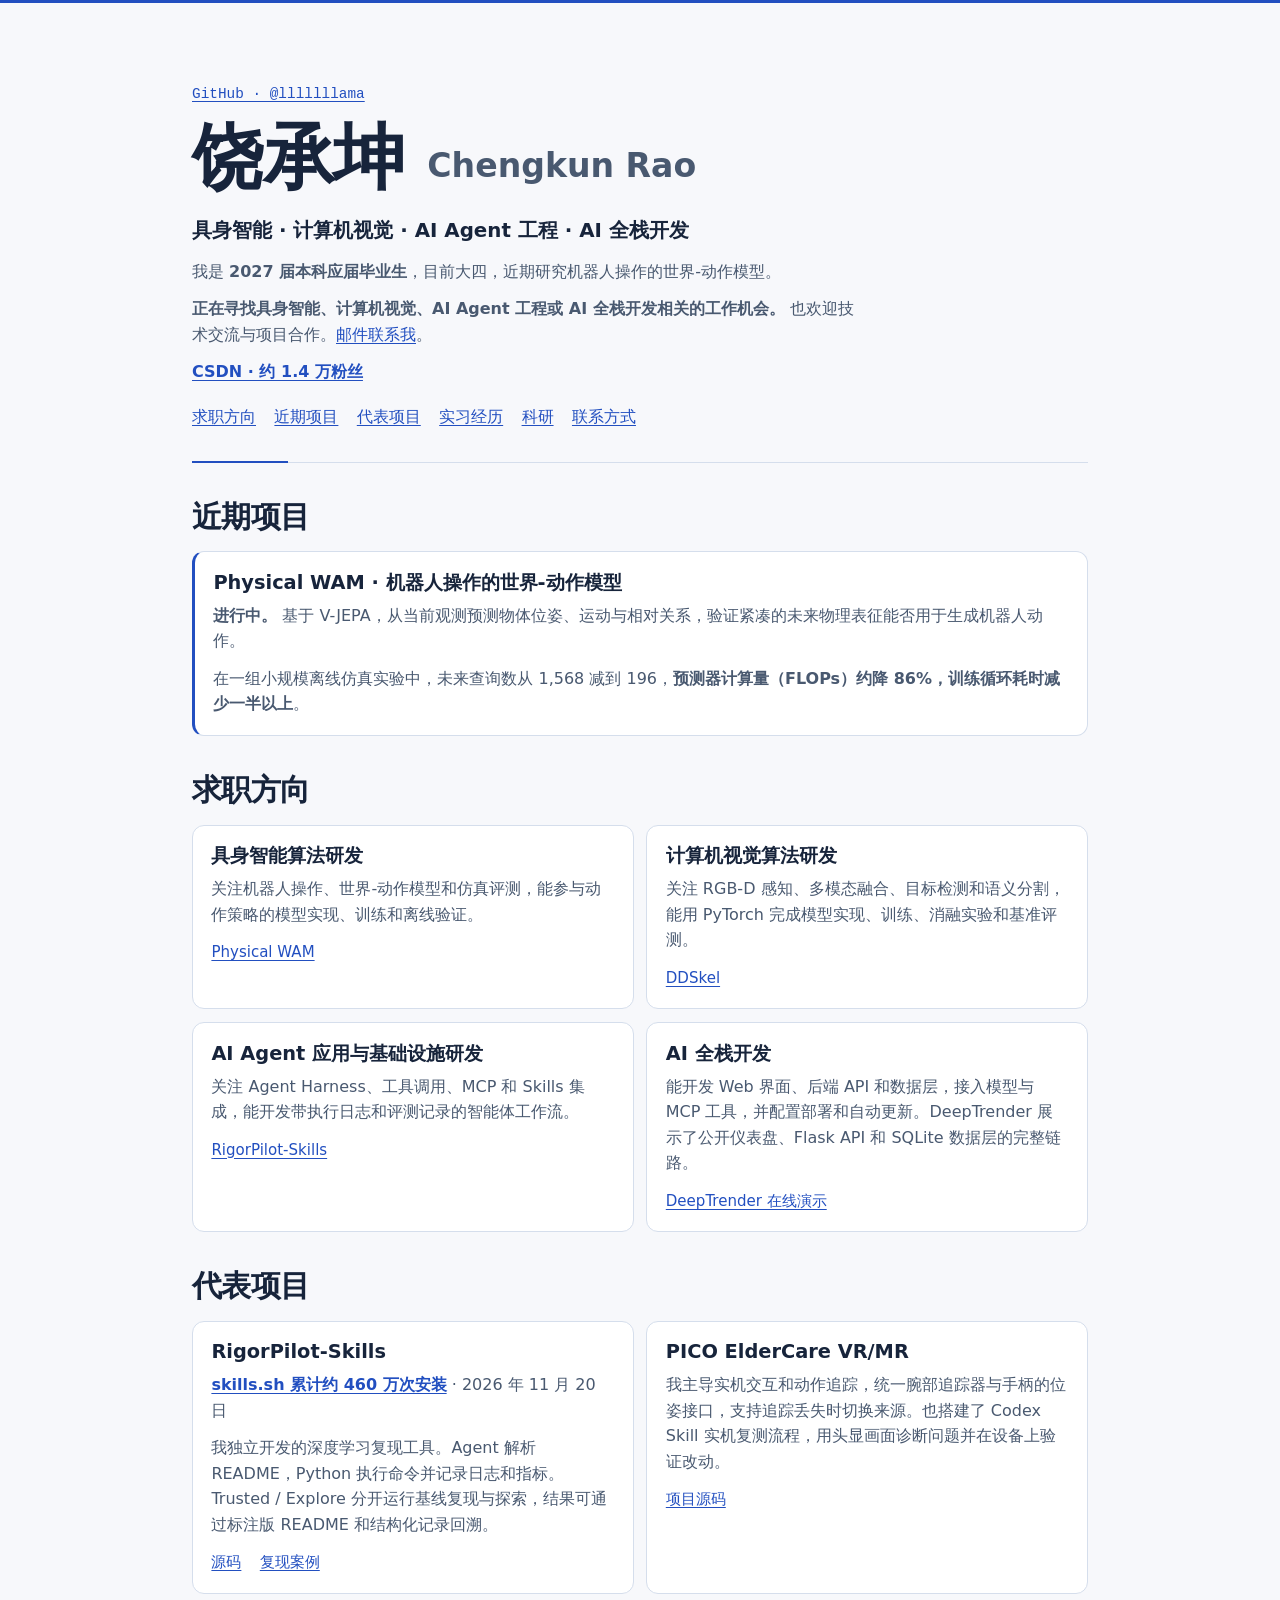
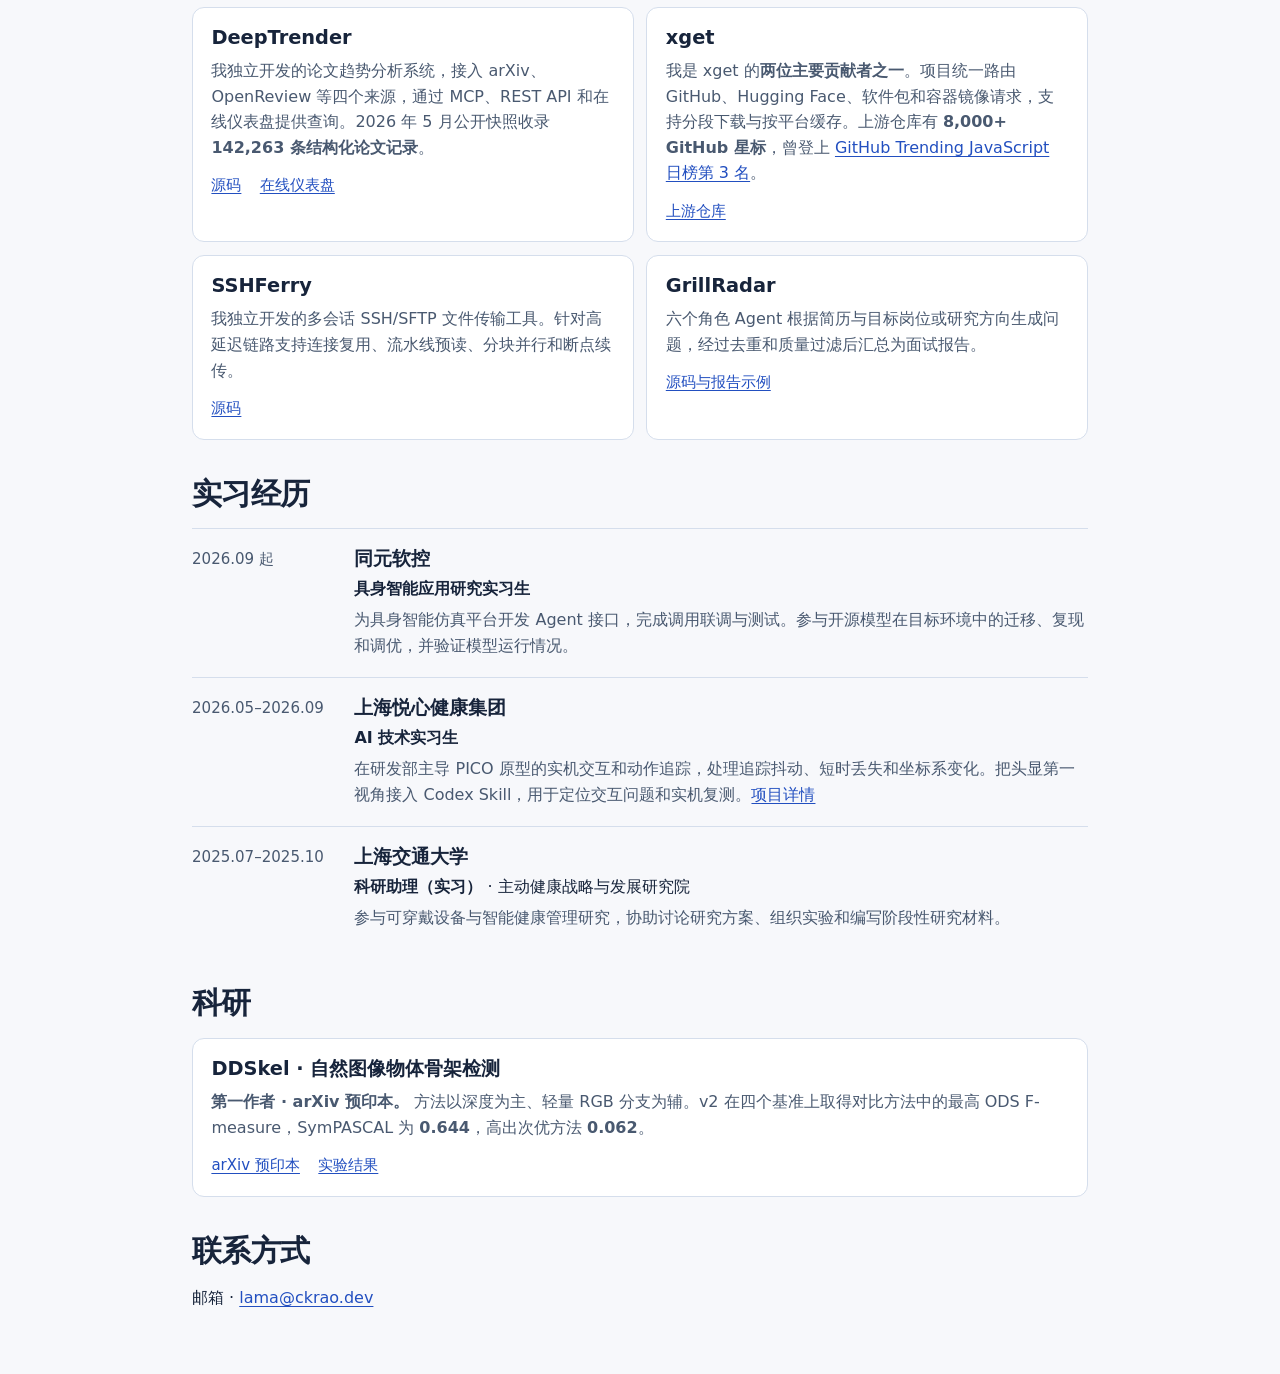
==== commit ae9f5455: "Add AI full-stack focus and search discovery metadata" ====
--- a/index.html
+++ b/index.html
@@ -3,18 +3,20 @@
 <head>
   <meta charset="utf-8">
   <meta name="viewport" content="width=device-width, initial-scale=1">
-  <title>饶承坤（Chengkun Rao）｜具身智能、计算机视觉与 AI Agent 工程</title>
-  <meta name="description" content="饶承坤（Chengkun Rao，@lllllllama），2027 届本科应届毕业生，正在研究面向机器人操作的 Physical WAM。正在寻找具身智能、计算机视觉或 AI Agent 工程相关的工作机会。">
+  <title>饶承坤（Chengkun Rao）｜具身智能、计算机视觉、AI Agent 与 AI 全栈</title>
+  <meta name="description" content="饶承坤（Chengkun Rao，@lllllllama），2027 届本科应届毕业生，求职方向包括具身智能、计算机视觉、AI Agent 工程和 AI 全栈开发。近期研究 Physical WAM，独立开发 RigorPilot-Skills 和 DeepTrender。">
   <link rel="canonical" href="https://lllllllama.github.io/">
   <meta property="og:type" content="profile">
-  <meta property="og:title" content="饶承坤（Chengkun Rao）｜具身智能、计算机视觉与 AI Agent 工程">
-  <meta property="og:description" content="机器人操作的世界-动作模型 Physical WAM。具身智能、计算机视觉与 AI Agent 工程。">
+  <meta property="og:title" content="饶承坤（Chengkun Rao）｜具身智能、计算机视觉、AI Agent 与 AI 全栈">
+  <meta property="og:description" content="2027 届应届生，求职方向包括具身智能、计算机视觉、AI Agent 工程和 AI 全栈开发。近期研究 Physical WAM。">
   <meta property="og:locale" content="zh_CN">
   <meta property="og:url" content="https://lllllllama.github.io/">
   <script type="application/ld+json">
   {
     "@context": "https://schema.org",
     "@type": "ProfilePage",
+    "name": "饶承坤（Chengkun Rao）",
+    "inLanguage": "zh-CN",
     "url": "https://lllllllama.github.io/",
     "mainEntity": {
       "@type": "Person",
@@ -23,7 +25,7 @@
       "alternateName": ["饶承坤", "lllllllama"],
       "url": "https://lllllllama.github.io/",
       "sameAs": ["https://github.com/lllllllama", "https://blog.csdn.net/2301_79168784"],
-      "knowsAbout": ["Embodied AI", "World-action models", "Computer vision", "AI agent engineering", "Reproducible machine learning"]
+      "knowsAbout": ["Embodied AI", "World-action models", "Computer vision", "AI agent engineering", "AI full-stack development", "Reproducible machine learning"]
     }
   }
   </script>
@@ -62,8 +64,6 @@
     .links { display: flex; flex-wrap: wrap; column-gap: 1.15rem; row-gap: .4rem; padding: 0; list-style: none; }
     nav .links { margin: 1.2rem 0 0; }
     .cards { display: grid; grid-template-columns: repeat(2, minmax(0, 1fr)); gap: .8rem; }
-    .career-cards { grid-template-columns: repeat(auto-fit, minmax(min(100%, 15rem), 1fr)); }
-    .career-cards h3 { text-wrap: balance; }
     article { padding: 1.15rem; border: 1px solid var(--rule); border-radius: .75rem; background: var(--surface); scroll-margin-top: 1rem; }
     article p { color: var(--muted); }
     article .links { margin: .8rem 0 0; font-size: .94rem; }
@@ -146,9 +146,9 @@
     <header id="chengkun-rao">
       <a class="handle" href="https://github.com/lllllllama">GitHub · @lllllllama</a>
       <h1>饶承坤 <span lang="en">Chengkun Rao</span></h1>
-      <p class="lead">具身智能 · 计算机视觉 · AI Agent 工程</p>
+      <p class="lead">具身智能 · 计算机视觉 · AI Agent 工程 · AI 全栈开发</p>
       <p class="intro">我是 <strong>2027 届本科应届毕业生</strong>，目前大四，近期研究机器人操作的世界-动作模型。</p>
-      <p class="intro"><strong>正在寻找具身智能、计算机视觉或 AI Agent 工程相关的工作机会。</strong> 也欢迎技术交流与项目合作。<a href="mailto:lama@ckrao.dev">邮件联系我</a>。</p>
+      <p class="intro"><strong>正在寻找具身智能、计算机视觉、AI Agent 工程或 AI 全栈开发相关的工作机会。</strong> 也欢迎技术交流与项目合作。<a href="mailto:lama@ckrao.dev">邮件联系我</a>。</p>
       <p><a href="https://blog.csdn.net/2301_79168784"><strong>CSDN · 约 1.4 万粉丝</strong></a></p>
       <nav aria-label="页面导航">
         <ul class="links">
@@ -171,7 +171,7 @@
     </section>
     <section id="career">
       <h2>求职方向</h2>
-      <div class="cards career-cards">
+      <div class="cards">
         <article>
           <h3>具身智能算法研发</h3>
           <p>关注机器人操作、世界-动作模型和仿真评测，能参与动作策略的模型实现、训练和离线验证。</p>
@@ -191,6 +191,13 @@
           <p>关注 Agent Harness、工具调用、MCP 和 Skills 集成，能开发带执行日志和评测记录的智能体工作流。</p>
           <ul class="links">
             <li><a href="#rigorpilot">RigorPilot-Skills</a></li>
+          </ul>
+        </article>
+        <article>
+          <h3>AI 全栈开发</h3>
+          <p>能开发 Web 界面、后端 API 和数据层，接入模型与 MCP 工具，并配置部署和自动更新。DeepTrender 展示了公开仪表盘、Flask API 和 SQLite 数据层的完整链路。</p>
+          <ul class="links">
+            <li><a href="https://lllllllama.github.io/DeepTrender/">DeepTrender 在线演示</a></li>
           </ul>
         </article>
       </div>
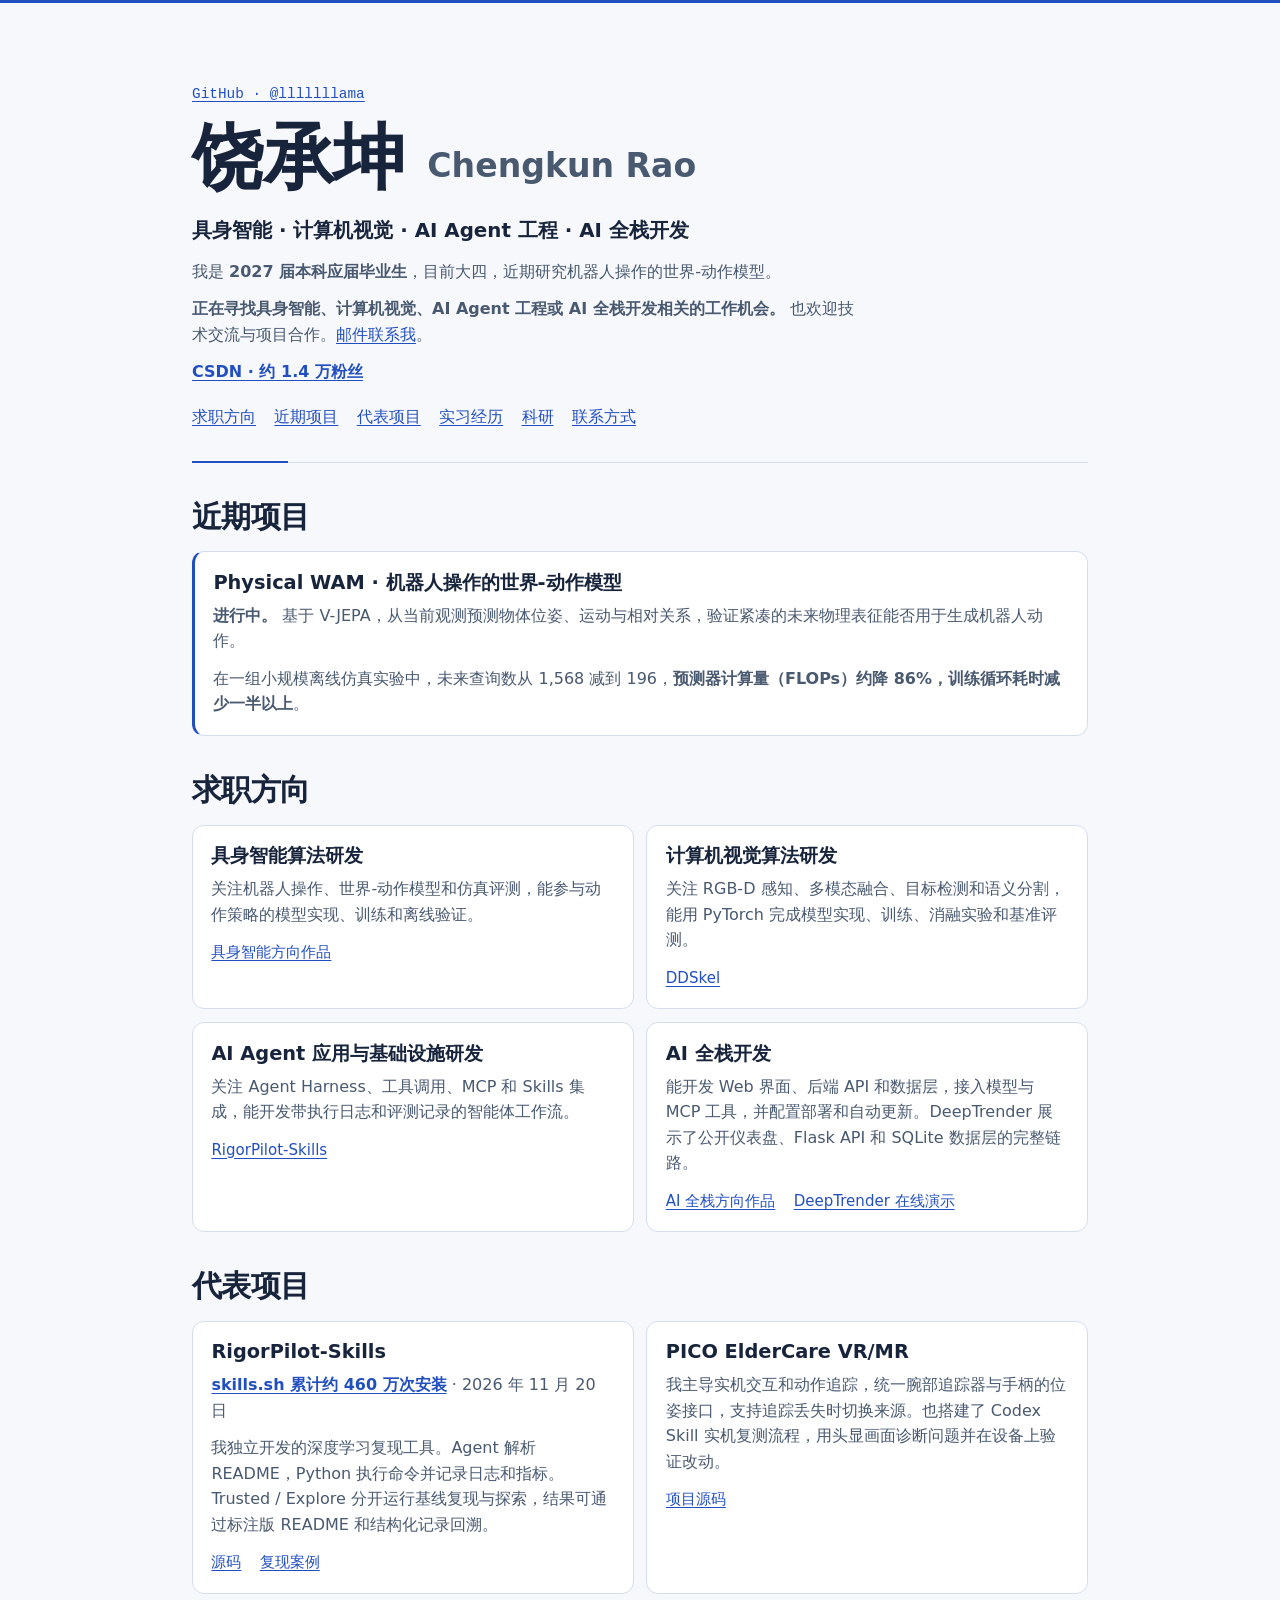
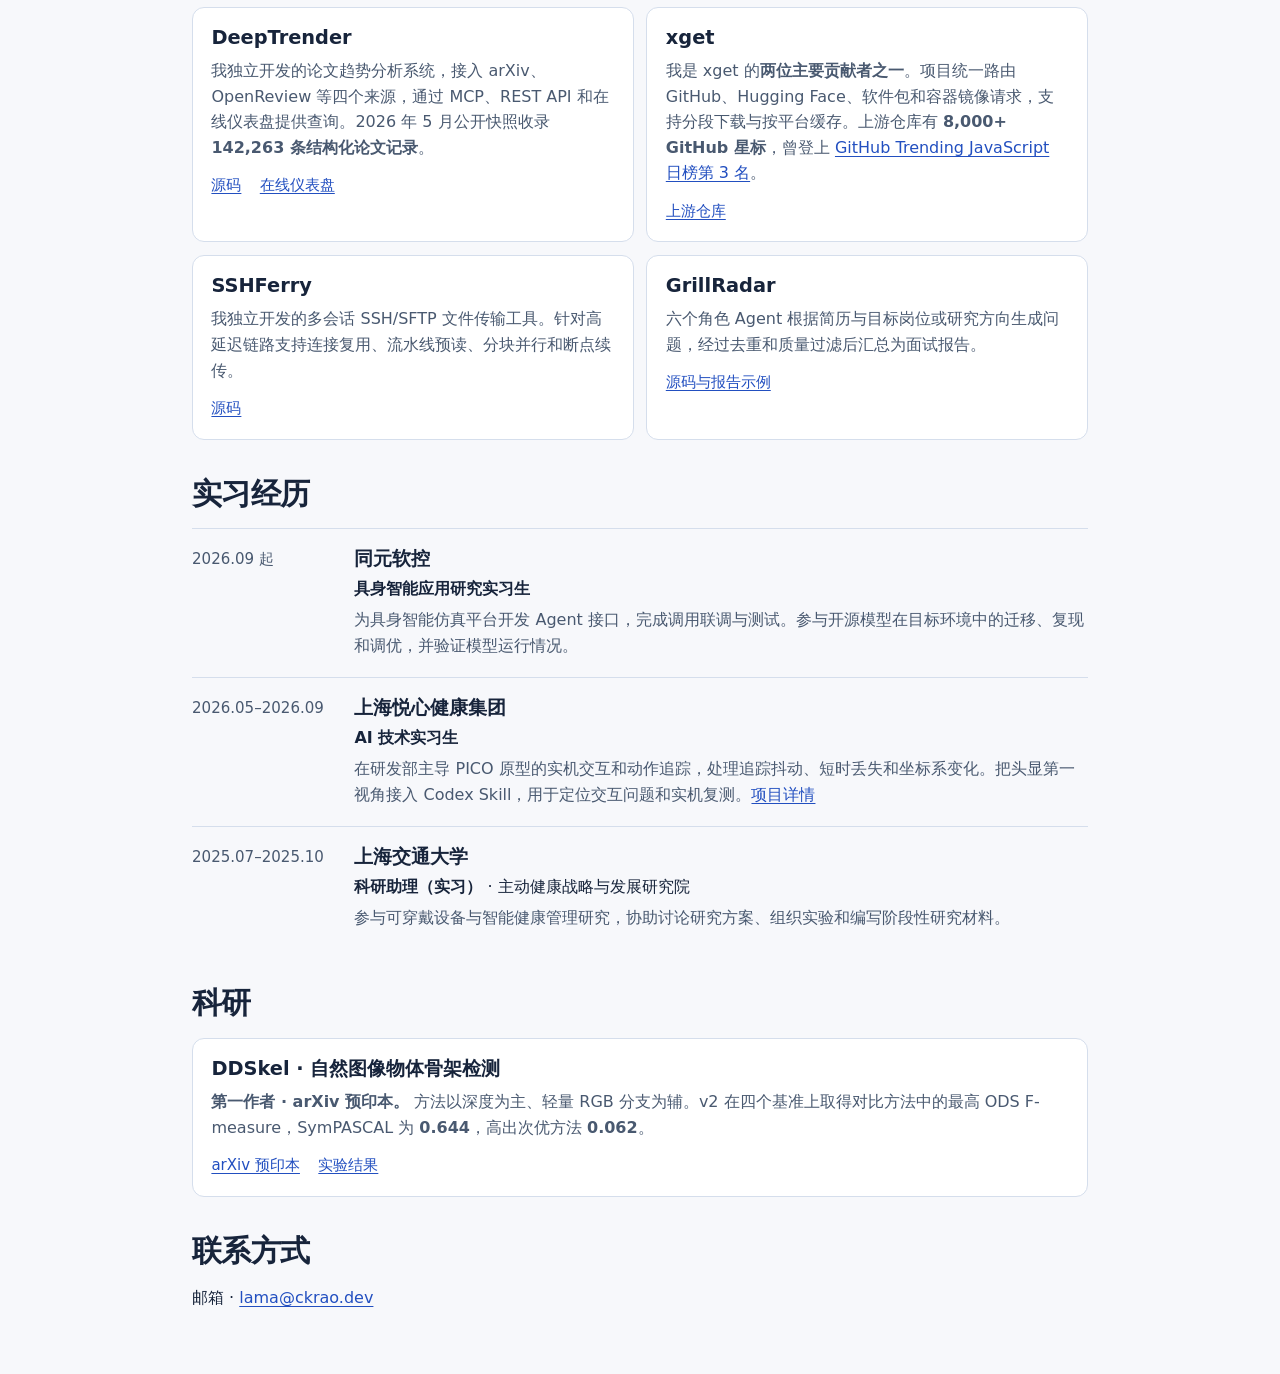
==== commit edef2f04: "Publish public portfolios for full-stack AI and robotics roles" ====
--- a/index.html
+++ b/index.html
@@ -176,7 +176,7 @@
           <h3>具身智能算法研发</h3>
           <p>关注机器人操作、世界-动作模型和仿真评测，能参与动作策略的模型实现、训练和离线验证。</p>
           <ul class="links">
-            <li><a href="#current">Physical WAM</a></li>
+            <li><a href="https://lllllllama.github.io/embodied-ai/">具身智能方向作品</a></li>
           </ul>
         </article>
         <article>
@@ -197,6 +197,7 @@
           <h3>AI 全栈开发</h3>
           <p>能开发 Web 界面、后端 API 和数据层，接入模型与 MCP 工具，并配置部署和自动更新。DeepTrender 展示了公开仪表盘、Flask API 和 SQLite 数据层的完整链路。</p>
           <ul class="links">
+            <li><a href="https://lllllllama.github.io/ai-full-stack/">AI 全栈方向作品</a></li>
             <li><a href="https://lllllllama.github.io/DeepTrender/">DeepTrender 在线演示</a></li>
           </ul>
         </article>
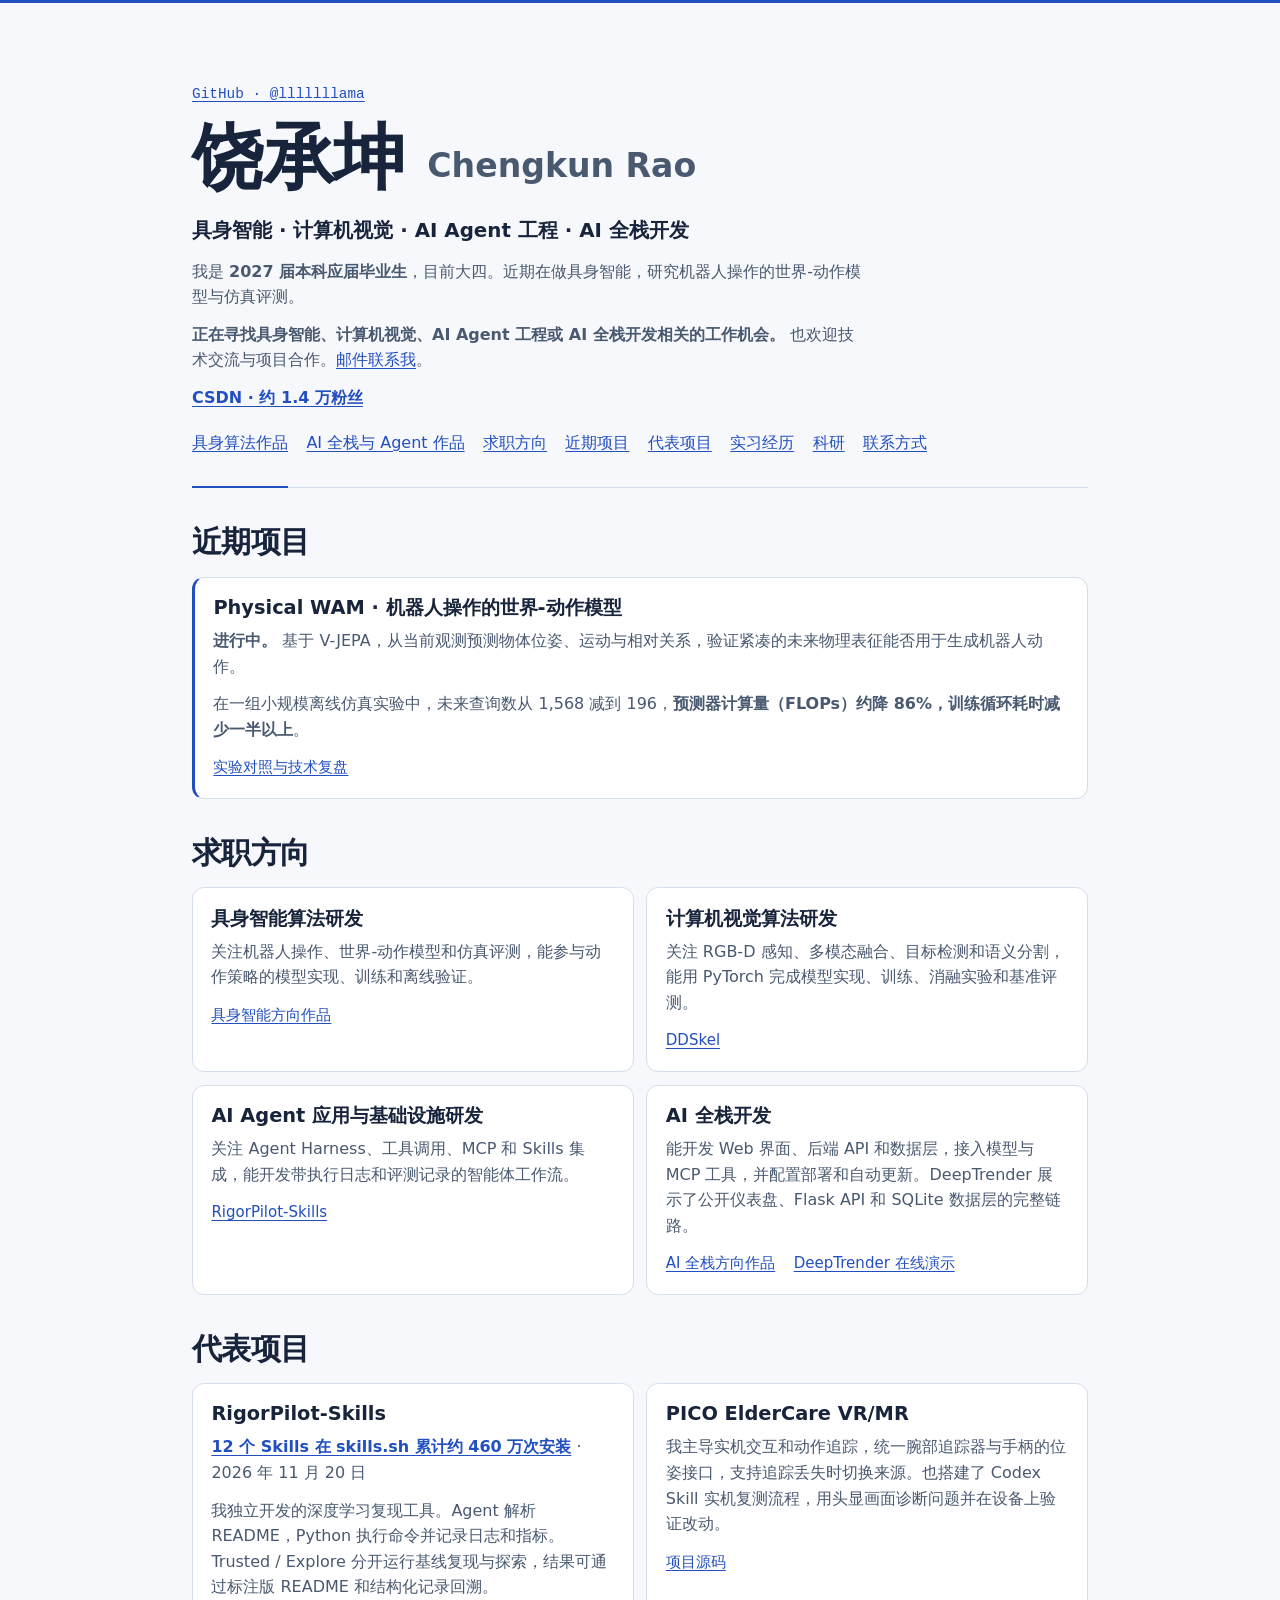
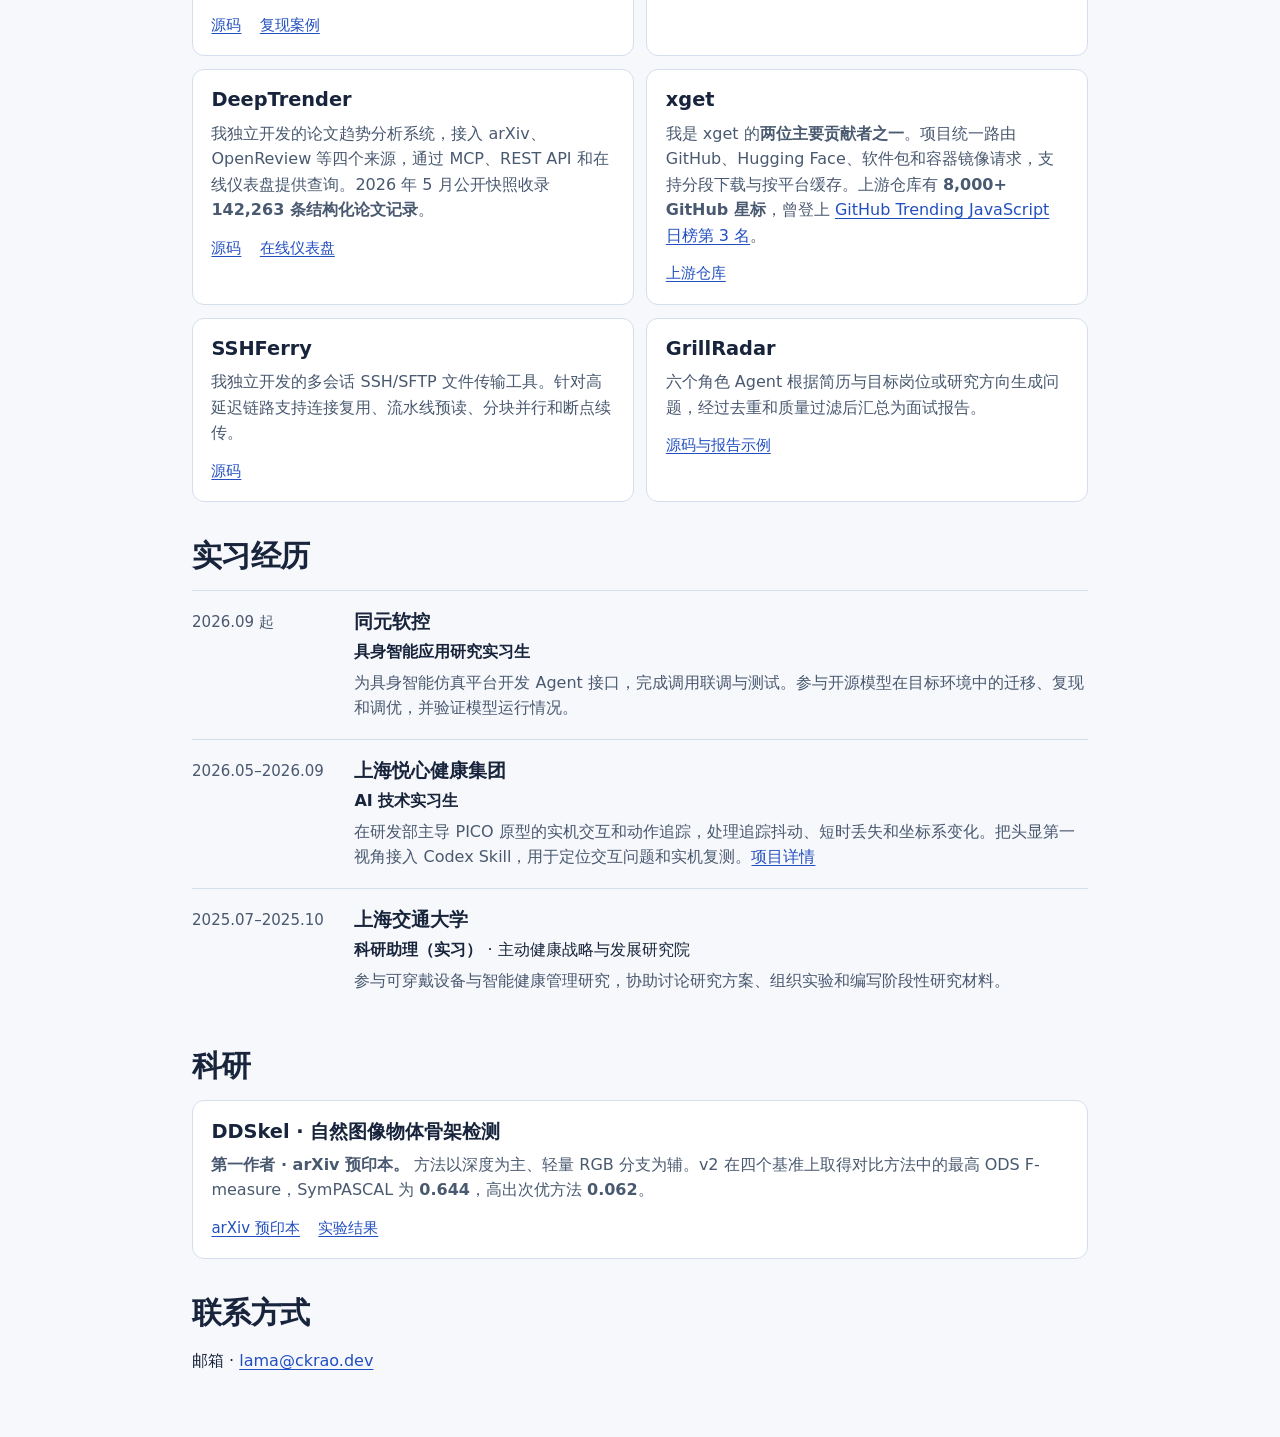
==== commit 37222364: "Add Physical WAM experiment evidence and a DeepTrender walkthrough" ====
--- a/index.html
+++ b/index.html
@@ -147,11 +147,13 @@
       <a class="handle" href="https://github.com/lllllllama">GitHub · @lllllllama</a>
       <h1>饶承坤 <span lang="en">Chengkun Rao</span></h1>
       <p class="lead">具身智能 · 计算机视觉 · AI Agent 工程 · AI 全栈开发</p>
-      <p class="intro">我是 <strong>2027 届本科应届毕业生</strong>，目前大四，近期研究机器人操作的世界-动作模型。</p>
+      <p class="intro">我是 <strong>2027 届本科应届毕业生</strong>，目前大四。近期在做具身智能，研究机器人操作的世界-动作模型与仿真评测。</p>
       <p class="intro"><strong>正在寻找具身智能、计算机视觉、AI Agent 工程或 AI 全栈开发相关的工作机会。</strong> 也欢迎技术交流与项目合作。<a href="mailto:lama@ckrao.dev">邮件联系我</a>。</p>
       <p><a href="https://blog.csdn.net/2301_79168784"><strong>CSDN · 约 1.4 万粉丝</strong></a></p>
       <nav aria-label="页面导航">
         <ul class="links">
+          <li><a href="https://lllllllama.github.io/embodied-ai/">具身算法作品</a></li>
+          <li><a href="https://lllllllama.github.io/ai-full-stack/">AI 全栈与 Agent 作品</a></li>
           <li><a href="#career">求职方向</a></li>
           <li><a href="#current">近期项目</a></li>
           <li><a href="#projects">代表项目</a></li>
@@ -167,6 +169,9 @@
         <h3>Physical WAM · 机器人操作的世界-动作模型</h3>
         <p><strong>进行中。</strong> 基于 V-JEPA，从当前观测预测物体位姿、运动与相对关系，验证紧凑的未来物理表征能否用于生成机器人动作。</p>
         <p>在一组小规模离线仿真实验中，未来查询数从 1,568 减到 196，<strong>预测器计算量（FLOPs）约降 86%，训练循环耗时减少一半以上</strong>。</p>
+        <ul class="links">
+          <li><a href="https://lllllllama.github.io/embodied-ai/physical-wam/">实验对照与技术复盘</a></li>
+        </ul>
       </article>
     </section>
     <section id="career">
@@ -208,7 +213,7 @@
       <div class="cards">
         <article id="rigorpilot">
           <h3>RigorPilot-Skills</h3>
-          <p><strong><a href="https://www.skills.sh/lllllllama/rigorpilot-skills">skills.sh 累计约 460 万次安装</a></strong> · <time datetime="2026-11-20">2026 年 11 月 20 日</time></p>
+          <p><strong><a href="https://www.skills.sh/lllllllama/rigorpilot-skills">12 个 Skills 在 skills.sh 累计约 460 万次安装</a></strong> · <time datetime="2026-11-20">2026 年 11 月 20 日</time></p>
           <p>我独立开发的深度学习复现工具。Agent 解析 README，Python 执行命令并记录日志和指标。Trusted / Explore 分开运行基线复现与探索，结果可通过标注版 README 和结构化记录回溯。</p>
           <ul class="links">
             <li><a href="https://github.com/lllllllama/RigorPilot-Skills">源码</a></li>
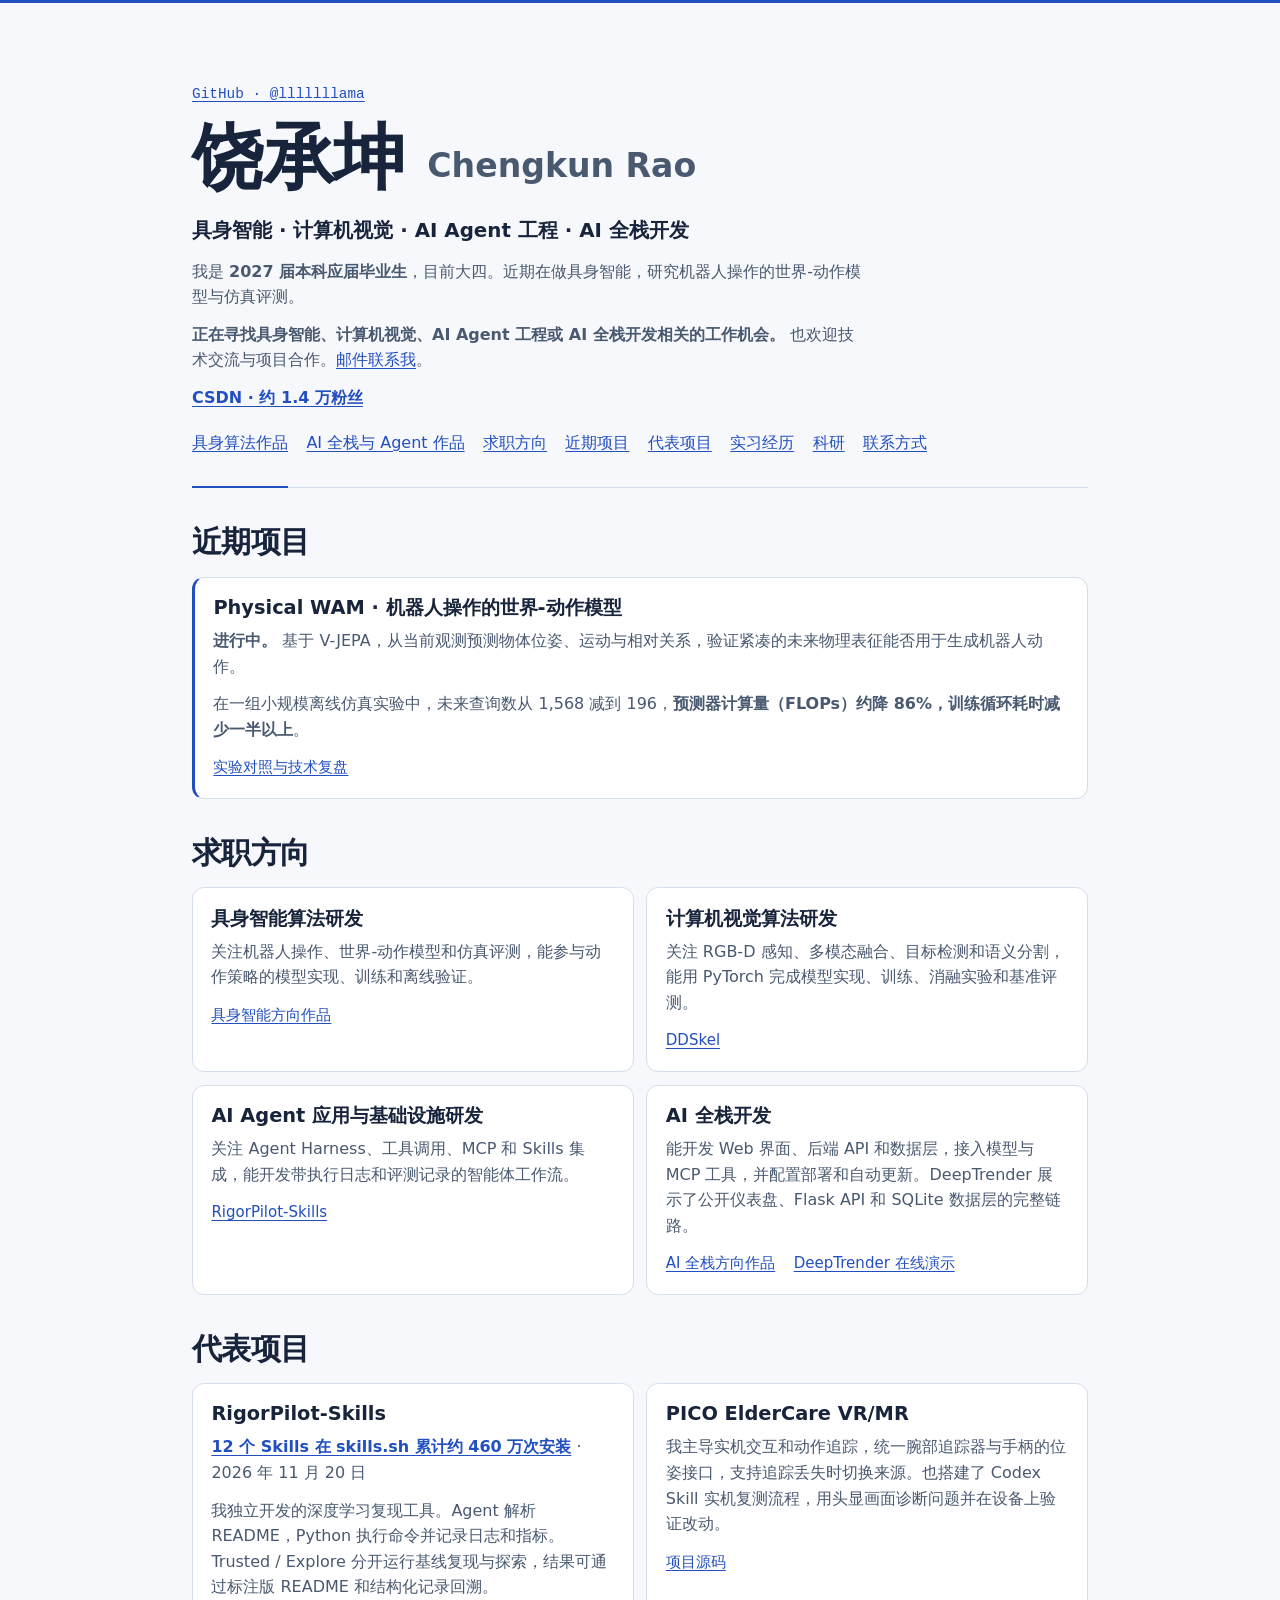
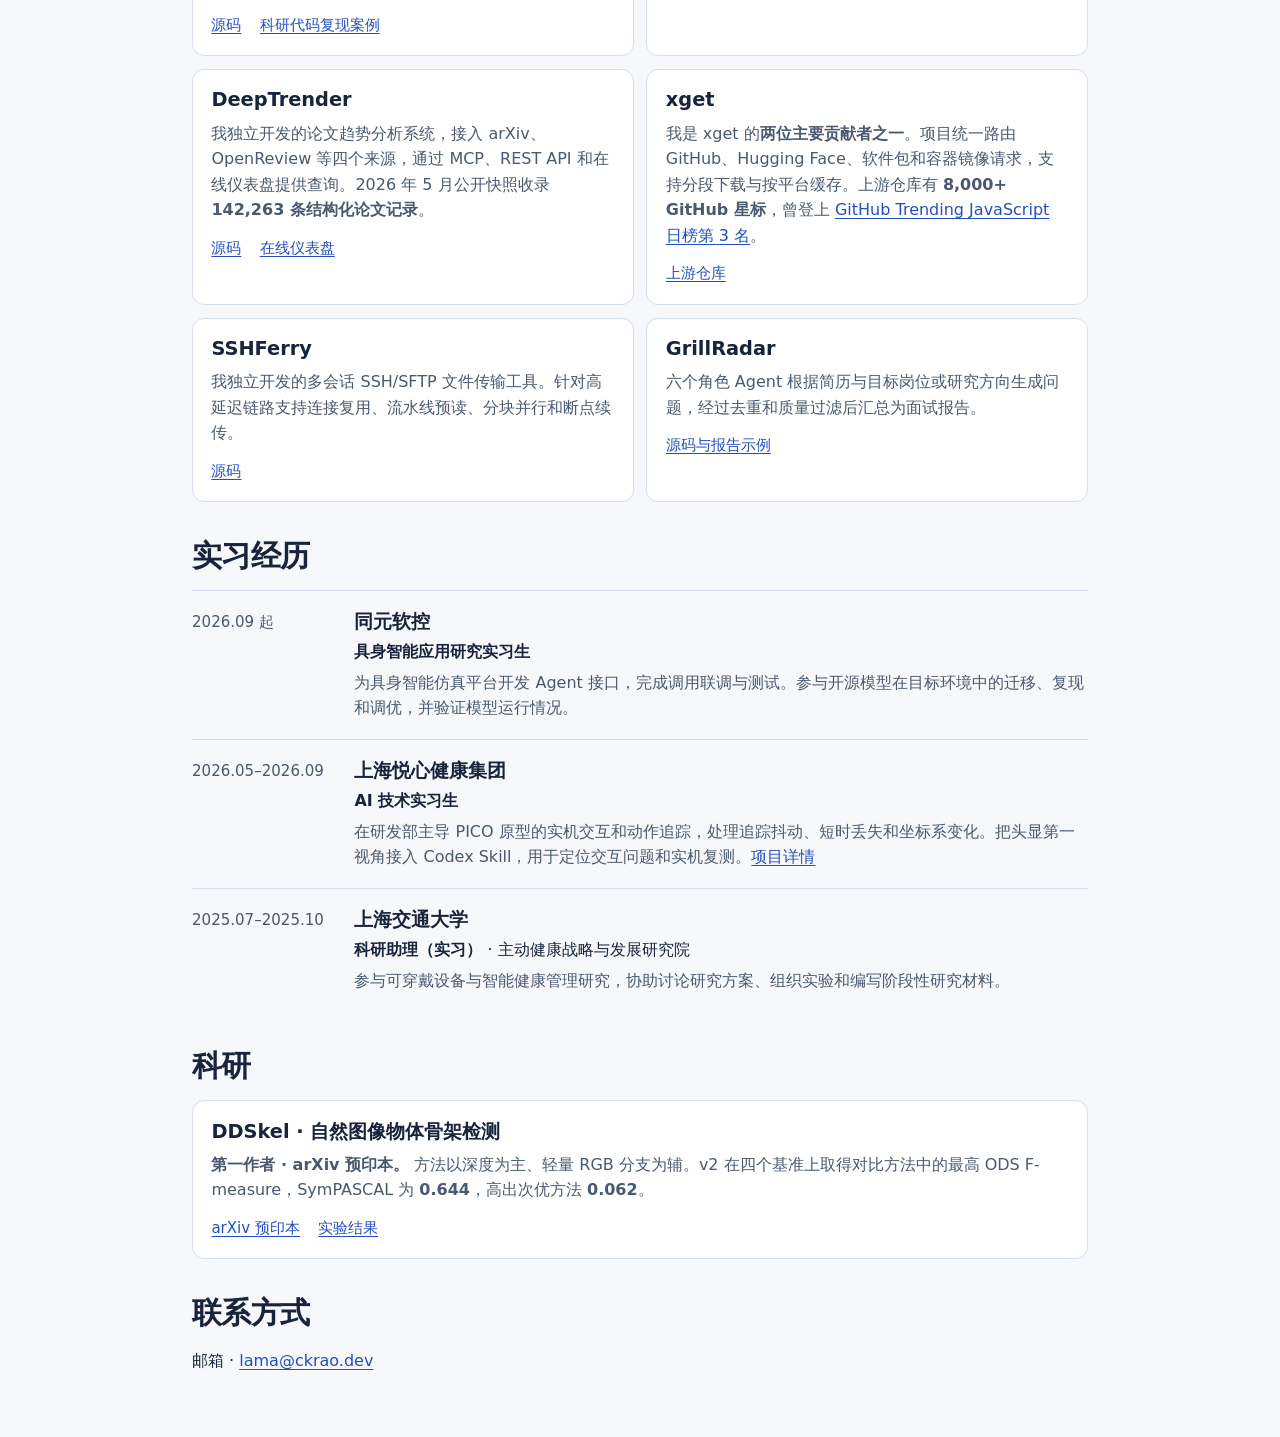
==== commit b6363ca7: "Publish micrograd reproduction case and refine Physical WAM copy" ====
--- a/index.html
+++ b/index.html
@@ -217,7 +217,7 @@
           <p>我独立开发的深度学习复现工具。Agent 解析 README，Python 执行命令并记录日志和指标。Trusted / Explore 分开运行基线复现与探索，结果可通过标注版 README 和结构化记录回溯。</p>
           <ul class="links">
             <li><a href="https://github.com/lllllllama/RigorPilot-Skills">源码</a></li>
-            <li><a href="https://github.com/lllllllama/RigorPilot-Skills#examples">复现案例</a></li>
+            <li><a href="https://lllllllama.github.io/research-reproduction/">科研代码复现案例</a></li>
           </ul>
         </article>
         <article id="pico-eldercare">
